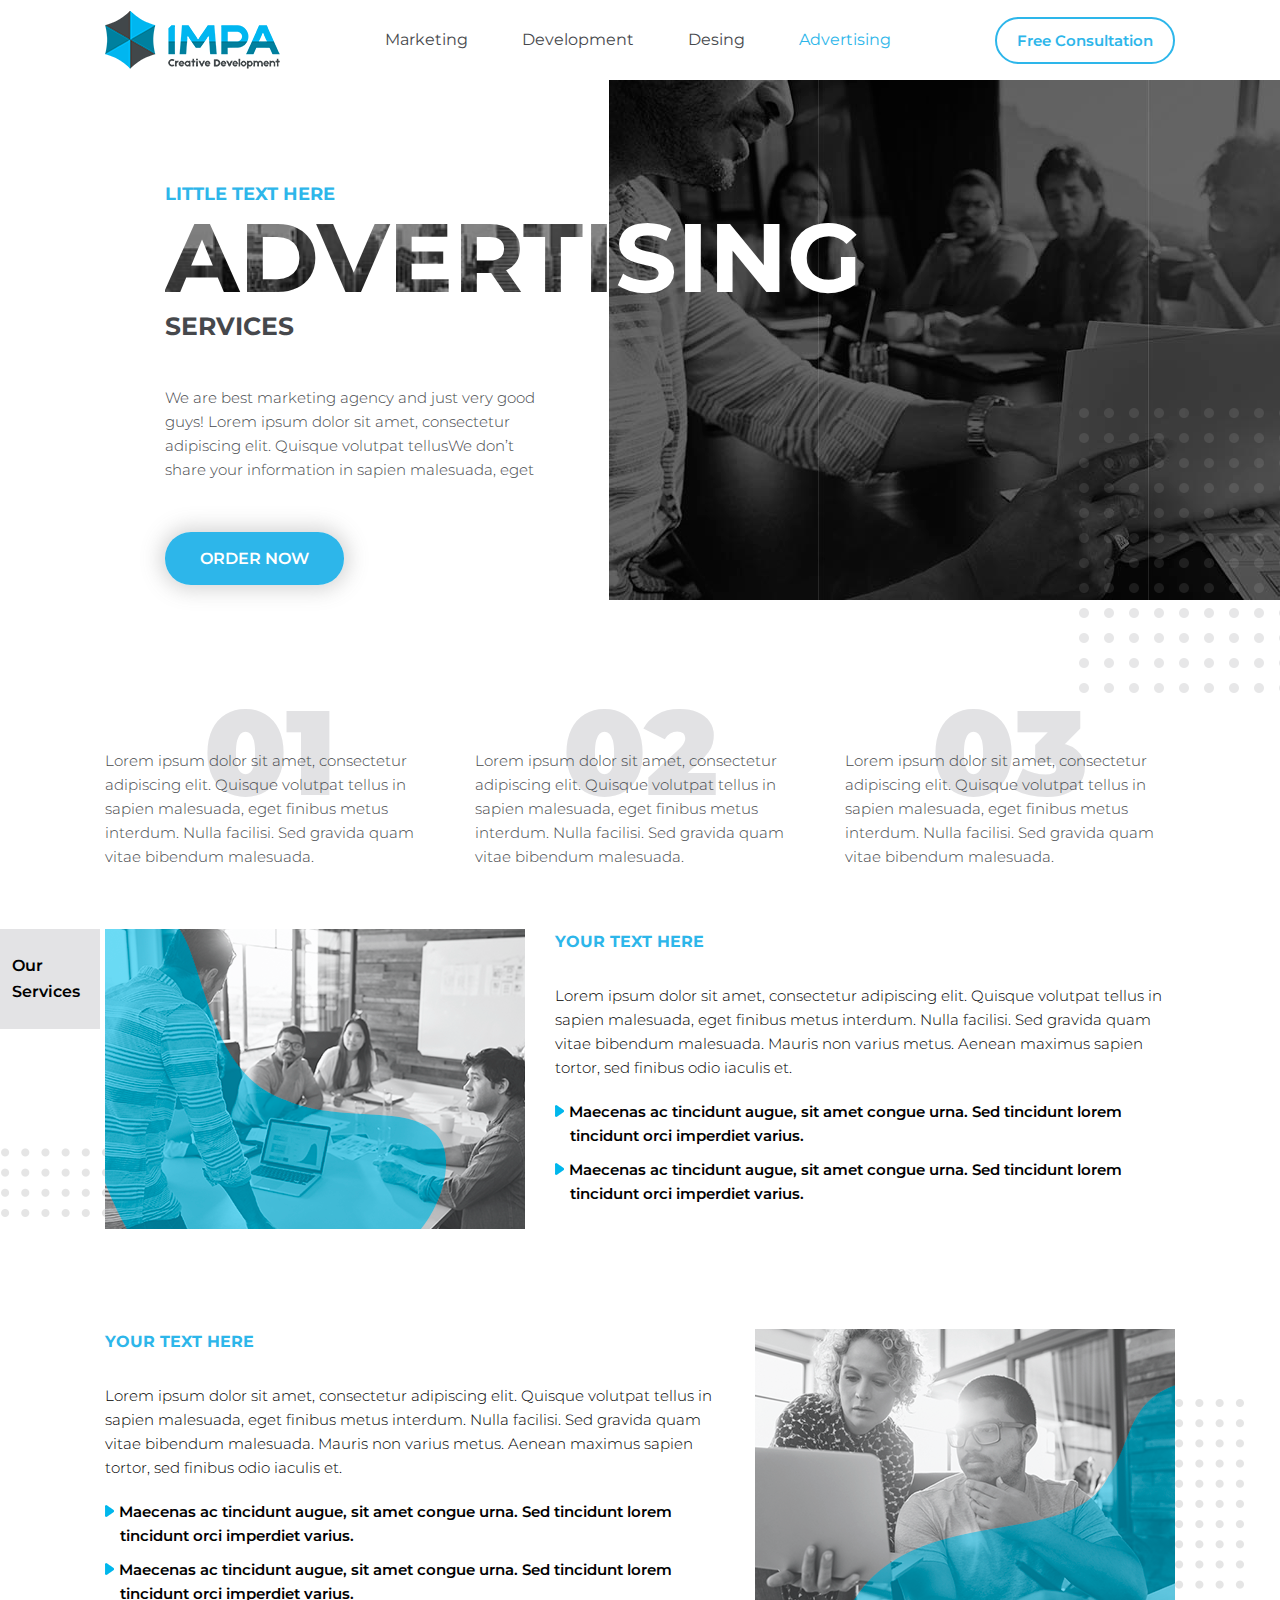
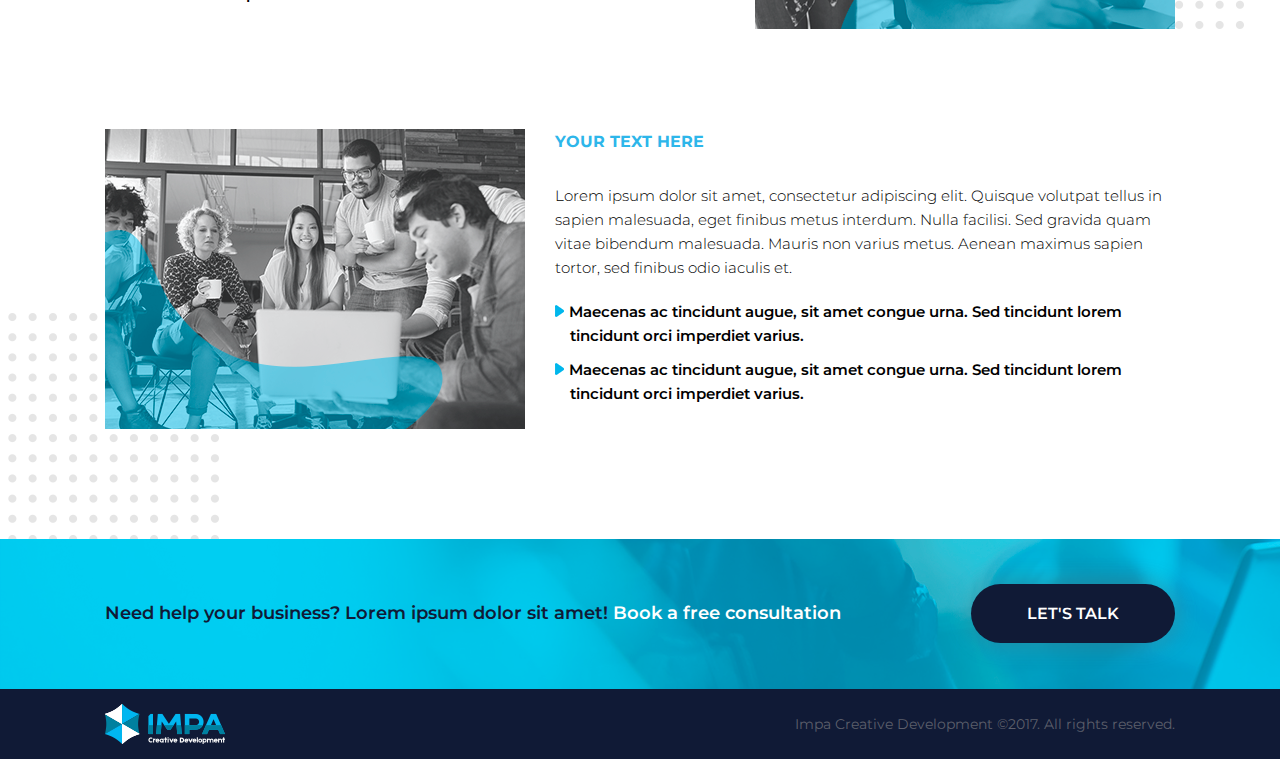
==== advertising.html @ 5feb732a "Добавлены все страницы, почти все попапы, нет адаптивки" ====
<!DOCTYPE html>
<html>

<head>

	<meta charset="utf-8">

	<title>IMPA - Advertising</title>
	<meta name="description" content="">

	<link rel="shortcut icon" href="img/favicon/favicon.ico" type="image/x-icon">
	<link rel="apple-touch-icon" href="img/favicon/apple-touch-icon.png">
	<link rel="apple-touch-icon" sizes="72x72" href="img/favicon/apple-touch-icon-72x72.png">
	<link rel="apple-touch-icon" sizes="114x114" href="img/favicon/apple-touch-icon-114x114.png">

	<meta http-equiv="X-UA-Compatible" content="IE=edge">
	<meta name="viewport" content="width=device-width, initial-scale=1, maximum-scale=1">

	<link href="https://fonts.googleapis.com/css?family=Montserrat:300,400,600,700" rel="stylesheet">
	<link rel="stylesheet" href="css/main.css">
	<link rel="stylesheet" href="css/media.css">

</head>

<body>

	<!-- Top Line -->
	<div id="top-line">
		<div class="container">
			<div class="top-line">
				
				<!-- Logo -->
				<div class="logo">
					<img src="img/Logo.png" alt="IMPA">
				</div>

				<!-- Nav -->
				<nav class="nav">
					<a href="index.html">Marketing</a>
					<a href="development.html">Development</a>
					<a href="design.html">Desing</a>
					<a class="active" href="advertising.html">Advertising</a>
				</nav>

				<!-- Free Consultation -->
				<div class="btn-free">
					<a href="#free">Free Consultation</a>
				</div>

			</div>
		</div>
	</div>

	<!-- First BLOCK -->
	<section id="home">
		<div class="container">
			<div class="home">

				<!-- H1-MAIN -->
				<div class="wrap-txt">
					<div class="h1-main">
						<p class="dop-txt">LITTLE TEXT HERE</p>
						<h1>ADVERTI<span>SING</span></h1>
						<p class="h1-under">Services</p>
					</div>

					<div class="home-txt">
						<p>We are best marketing agency and just very good guys! Lorem ipsum dolor sit amet, consectetur adipiscing elit. Quisque volutpat tellusWe don’t share your information in sapien malesuada, eget </p>
					</div>

					<div class="order">
						<a href="#free">ORDER NOW</a>
					</div>
				</div>

				<img src="img/advertising-bg.jpg" alt="">

			</div>
		</div>
	</section>

	<!-- 3 Blocks -->
	<section id="blocks">
		<div class="container">
			<div class="blocks">

				<!-- # -->
				<div class="blo">
					<span class="blo-n">01</span>
					<p>Lorem ipsum dolor sit amet, consectetur adipiscing elit. Quisque volutpat tellus in sapien malesuada, eget finibus metus interdum. Nulla facilisi. Sed gravida quam vitae bibendum malesuada.</p>
				</div>

				<!-- # -->
				<div class="blo">
					<span class="blo-n">02</span>
					<p>Lorem ipsum dolor sit amet, consectetur adipiscing elit. Quisque volutpat tellus in sapien malesuada, eget finibus metus interdum. Nulla facilisi. Sed gravida quam vitae bibendum malesuada.</p>
				</div>

				<!-- # -->
				<div class="blo">
					<span class="blo-n">03</span>
					<p>Lorem ipsum dolor sit amet, consectetur adipiscing elit. Quisque volutpat tellus in sapien malesuada, eget finibus metus interdum. Nulla facilisi. Sed gravida quam vitae bibendum malesuada.</p>
				</div>

			</div>
		</div>
	</section>

	<!-- SERVICES -->
	<section id="services">
		<div class="section-name"><p>Our Services</p></div>
		<div class="container">
			<div class="services">

				<!-- S1 -->
				<div class="service">
					<div class="img-serv">
						<img src="img/serv-1.png" alt="">
					</div>

					<div class="serv-text">
						<h3>YOUR TEXT HERE</h3>
						<p>Lorem ipsum dolor sit amet, consectetur adipiscing elit. Quisque volutpat tellus in sapien malesuada, eget finibus metus interdum. Nulla facilisi. Sed gravida quam vitae bibendum malesuada. Mauris non varius metus. Aenean maximus sapien tortor, sed finibus odio iaculis et. </p>

						<ul>
							<li>Maecenas ac tincidunt augue, sit amet congue urna. Sed tincidunt lorem tincidunt orci imperdiet varius.</li>
							<li>Maecenas ac tincidunt augue, sit amet congue urna. Sed tincidunt lorem tincidunt orci imperdiet varius.</li>
						</ul>
					</div>
				</div>

				<!-- S2 -->
				<div class="service">
					<div class="img-serv">
						<img src="img/serv-2.png" alt="">
					</div>

					<div class="serv-text">
						<h3>YOUR TEXT HERE</h3>
						<p>Lorem ipsum dolor sit amet, consectetur adipiscing elit. Quisque volutpat tellus in sapien malesuada, eget finibus metus interdum. Nulla facilisi. Sed gravida quam vitae bibendum malesuada. Mauris non varius metus. Aenean maximus sapien tortor, sed finibus odio iaculis et. </p>

						<ul>
							<li>Maecenas ac tincidunt augue, sit amet congue urna. Sed tincidunt lorem tincidunt orci imperdiet varius.</li>
							<li>Maecenas ac tincidunt augue, sit amet congue urna. Sed tincidunt lorem tincidunt orci imperdiet varius.</li>
						</ul>
					</div>
				</div>

				<!-- S3 -->
				<div class="service">
					<div class="img-serv">
						<img src="img/serv-3.png" alt="">
					</div>

					<div class="serv-text">
						<h3>YOUR TEXT HERE</h3>
						<p>Lorem ipsum dolor sit amet, consectetur adipiscing elit. Quisque volutpat tellus in sapien malesuada, eget finibus metus interdum. Nulla facilisi. Sed gravida quam vitae bibendum malesuada. Mauris non varius metus. Aenean maximus sapien tortor, sed finibus odio iaculis et. </p>

						<ul>
							<li>Maecenas ac tincidunt augue, sit amet congue urna. Sed tincidunt lorem tincidunt orci imperdiet varius.</li>
							<li>Maecenas ac tincidunt augue, sit amet congue urna. Sed tincidunt lorem tincidunt orci imperdiet varius.</li>
						</ul>
					</div>
				</div>

			</div>
		</div>
	</section>

	<section id="toaction">
		<div class="container">
			<div class="text">
				<p>Need help your business? Lorem ipsum dolor sit amet!</p><span> Book a free consultation</span>
			</div>
			<div class="btn-talk">
				<a href="#free">LET'S TALK</a>
			</div>
		</div>
	</section>

	<footer>
		<div class="container">
			<div class="logo-fo">
				<img src="img/Logo2.png" alt="IMPA Logo Footer">
			</div>
			<div class="copyrights">
				<p>Impa Creative Development ©2017. All rights reserved.</p>
			</div>
		</div>
	</footer>

	<div id="popup-form">
		<div class="overlay"></div>
		<div class="popup">
			<form id="form-2" name="form-2">
				<div id="back" class="part-1">
					<input type="hidden" name="formid" value="IMPALA.long.fo">
					<input type="hidden" name="location" value="Long Distance">
					<div class="close-button"></div>
					<div class="forms">
						<p>Get Free Consultation in 5 min!</p>
						<div class="x3">
							<div class="form-item">
								<span>Name:</span>
								<label for="name">
									<input type="text" name="name" id="name" placeholder="Enter Name" onfocus="if (this.placeholder == 'Enter Name') {this.placeholder = '';}" onblur="if (this.placeholder == '') {this.placeholder = 'Enter Name';}">
								</label>
							</div>
							<div class="form-item">
								<span>Email:</span>
								<label for="email">
									<input type="email" name="email" id="email" placeholder="Enter Email Address" required="" onfocus="if (this.placeholder == 'Enter Email Address') {this.placeholder = '';}" onblur="if (this.placeholder == '') {this.placeholder = 'Enter Email Address';}">
								</label>
							</div>
							<div class="form-item">
								<span>Phone Number:</span>
								<label for="phone">
									<input type="tel" name="phone" id="phone" placeholder="Enter Phone Number" required="" onfocus="if (this.placeholder == 'Enter Phone Number') {this.placeholder = '';}" onblur="if (this.placeholder == '') {this.placeholder = 'Enter Phone Number';}">
								</label>
							</div>
						</div>
						<div class="x1">
							<div class="form-item">
								<span>Additional Information:</span>
								<textarea id="descr" class="form-control" name="descr" placeholder="Information About Your Move (Recommended)" data-placement="top" data-trigger="manual" onfocus="if (this.placeholder == 'Information About Your Move (Recommended)') {this.placeholder = '';}" onblur="if (this.placeholder == '') {this.placeholder = 'Information About Your Move (Recommended)';}"></textarea>
							</div>
						</div>

						<div class="second">
							<input id="quote-ok" type="submit" value="GET FREE CONSULTATION">
							<span class="we-dont">We don't share your information</span>
						</div>

					</div>

				</div>
			</form>
		</div>
	</div>

	<div id="popup-thanks">
		<div class="overlay"></div>
		<div class="popup">
			<div class="close-button"></div>
			<div class="dots"></div>
			<img src="img/check.png">
				<p>Your application is accepted. Our managers will contact you.</p>
				<p class="thanks-text">THANKS</p>
			</div>
		</div>
	</div>


	<script src="libs/jquery/jquery-1.11.2.min.js"></script>
	<script src="js/common.js"></script>
	
</body>
</html>
---- css/main.css ----
*::-webkit-input-placeholder {
	color: #666;
	opacity: 1;
}
*:-moz-placeholder {
	color: #666;
	opacity: 1;
}
*::-moz-placeholder {
	color: #666;
	opacity: 1;
}
*:-ms-input-placeholder {
	color: #666;
	opacity: 1;
}
*{
	margin: 0;
	padding: 0;
}
img{
	display: block;
}
a{
	text-decoration: none;
}

body input:focus:required:invalid,
body textarea:focus:required:invalid {
	
}
body input:required:valid,
body textarea:required:valid {
	
}

.container{
	max-width: 1070px;
	padding: 0 10px;
	margin: 0 auto;
}

body {
	font-size: 16px;
	min-width: 320px;
	position: relative;
	line-height: 1.6;
	font-family: 'Montserrat', sans-serif;
	overflow-x: hidden;
}

.home img{
	position: absolute;
	top: 0;
	z-index: -1;
	left: 504px;
}
#home{
	position: relative;
}
#home .container{
	position: relative;
}
#home .container:after{
	content: '';
	background-image: url("../img/dots.png");
	width: 285px;
	height: 285px;
	position: absolute;
	right: -179px;
	bottom: -107px;
}
.home{
	padding-left: 60px;
	position: relative;
}
.top-line{
	display: flex;
	align-items: center;
	justify-content: space-between;
	padding: 11px 0;
}
nav a{
	color: #46484c;
	font-size: 16px;
	margin: 0 25px;
}
nav a.active,
nav a:hover{
	color: #2db6ea;
}
.btn-free a{
	color: #2db6ea;
	font-size: 15px;
	font-weight: 600;
	border: 2px solid #2db6ea;
	border-radius: 26px;
	padding: 12px 20px;
	line-height: 47px;
	transition: 0.3s;
}
.btn-free a:hover{
	color: #fff;
	background: #2db6ea;
	transition: 0.3s;
}
.dop-txt{
	color: #2db6ea;
	font-size: 18px;
	font-weight: bold;
	text-transform: uppercase;
}
h1{
	color: #46484c;
	font-size: 97px;
	font-weight: 700;
	line-height: 1;
	display: inline-block;
	background: url('../img/h1.jpg') no-repeat center center;
	background-size: cover;
	-webkit-background-clip: text;
	-webkit-text-fill-color: transparent;
}
h1 span{
	display: inline-block;
	background: #fff;
	background-size: cover;
	-webkit-background-clip: text;
	-webkit-text-fill-color: transparent;
}
.h1-under{
	color: #46484c;
	font-size: 25px;
	text-transform: uppercase;
	font-weight: bold;
}
.home-txt{
	color: #46484c;
	font-weight: 300;
	font-size: 15px;
	max-width: 390px;
}
.home .order{
	margin-bottom: 13px;
}
.order a,.btn-talk a,#quote-ok{
	color: #fff;
	font-size: 16px;
	font-weight: 600;
	background: #2db6ea;
	text-transform: uppercase;
	transition: 0.3s;
	line-height: 54px;
	padding: 17px 35px;
	border-radius: 26px;
	box-shadow: 0 0 20px 5px rgba(102, 102, 102, 0.27);
}
#quote-ok {
	padding: 0 36px;
	border: 0;
}
.order a:hover,#quote-ok:hover{
	background: #1a2038;
}
.wrap-txt{
	padding-top: 100px;
}
.home-txt{
	padding-top: 40px;
	padding-bottom: 50px;
}
.blocks{
	display: flex;
	align-items: flex-start;
	justify-content: space-between;
}
.blo{
	max-width: 330px;
	position: relative;
}
.blo p{
	color: #46484c;
	font-size: 15px;
	font-weight: 300;
}
.blo-n{
	font-size: 120px;
	font-weight: 900;
	text-align: center;
	color: #e2e2e4;
	position: absolute;
	left: 0;
	right: 0;
	top: -57px;
	line-height: 1;
	z-index: -1;
}
#blocks{
	padding-top: 150px;
	padding-bottom: 60px;
}
#services {
	padding-bottom: 10px;
	position: relative;
}
.service {
	display: flex;
	padding-bottom: 100px;
	font-size:15px
}
.service h3 {
	font-size: 16px;
	color:#2db6ea;
	padding-bottom: 10px;
}
.service p {
	font-weight: 300;
	padding: 20px 0;
}
.service li {
	font-weight:600;
	padding-bottom: 10px;
	margin-left: 15px;
	list-style-type: none;
}
.service li:before {
	content: url("../img/triangle.png");
	padding-right: 5px;
	margin-left: -15px;
}
.service:nth-child(2) {
	flex-direction: row-reverse;
}
.img-serv {
	padding-right: 30px;
	position: relative;
}
.service:nth-child(1) .img-serv:before {
	content: url("../img/dots2.png");
	position: absolute;
	left: -225px;
	bottom: 5px;
	z-index: -1;
}
.service:nth-child(2) .img-serv {
	padding-right: 0;
	padding-left: 30px;
}
.service:nth-child(2) .img-serv:after {
	content: url("../img/dots3.png");
	position: absolute;
	right: -69px;
	bottom: -7px;
	z-index: -1;
}
.service:nth-child(3) .img-serv:before {
	content: url("../img/dots4.png");
	position: absolute;
	left: -117px;
	bottom: -121px;
	z-index: -1;
}
#toaction {
	height: 150px;
	background: url("../img/quotepic.png");
	background-size: cover;
}
#toaction .container,footer .container {
	display: flex;
	justify-content: space-between;
	align-items: center;
}
footer {
	height: 70px;
	background-color: #101A36;
	font-size: 14px;
}
.copyrights {
	color:#5c5f6b
}
#toaction .container, footer .container {
	height: 100%;
}
.text {
	font-size: 18px;
	font-weight: 600;
}
.text p {
	display: inline;
	color:#101A36
}
.text span {
	color:#FFF;
}

.btn-talk a{
	color: #fff;
	background: #101A36;
	padding: 20px 56px;
	border-radius: 50px;
}
.btn-talk a:hover{
	background: #2DB6EA;
}

#popup-form,#popup-thanks {
	position: fixed;
	background-attachment: scroll;
	height: 100vh;
	width: 100%;
	top: 0px;
	left: 0px;
	right: 0px;
	z-index: 101;
	display: none;
}
#popup-form .popup,#popup-thanks .popup {
	border-radius: 10px;
	background: #E5E5E6;
	width: 90%;
	max-width: 670px;
	position: relative;
	top: 10vh;
	margin: 0 auto;
	padding: 34px 30px 30px;
}
#popup-thanks .popup {
	top: 30vh;
	text-align: center;
	padding: 54px 30px 80px;
	font-weight: 600;
	overflow: hidden;
}
#popup-thanks .popup img{
	margin: 0 auto;
	padding-bottom: 30px;
}
#popup-form .x3 {
	display: flex;
	justify-content: space-between;
}
#popup-form .x3:before {
	content: url(../img/dots5.png);
	position: absolute;
	left: -17px;
	top: -80px;
	opacity: 0.5;
}
#popup-form .x1:after {
	content: url(../img/dots6.png);
	position: absolute;
	right: -35px;
	bottom: -111px;
	opacity: 0.5;

}
#popup-form .x1,#popup-form .x3 {
	width: 98%;
	position: relative;
}
#popup-form .x3 .form-item {
	width: 30%;
}
#popup-form .form-item input, #popup-form .form-item textarea {
	border-radius: 5px;
	border: 0;
	width: 100%;
	font-weight:600;
}
.form-item input {
	height: 50px;
}
#descr {
	z-index: 1;
}
.form-item input::placeholder, .form-item textarea::placeholder{
	color: #aaadb3;
	font-weight:500;
}
.form-item textarea,.form-item input {
	padding-left: 15px;
	font-family: 'Montserrat', sans-serif;
	font-size: 16px;
	margin-bottom: 30px;
	margin-top: 10px;
}
.form-item textarea {
	padding-top: 15px;
	resize: none;
	height: 75px;
	color: #46484c;
}
.form-item span {
	font-size: 15px;
	color: #aaadb3;
}
.x1 .form-item {
	display: flex;
	flex-direction: column;
}
#popup-form p {
	text-align: center;
	font-size: 18px;
	font-weight: 600;
	color: #46484c;
	margin-bottom: 30px;
}
.overlay {
	opacity: 0.8;
	background: #252536;
	height: 100vh;
	width: 100%;
	position: absolute;
	transition: 1s;
}
.second {
	display: flex;
	flex-direction: column;
	align-items: center;
}
.we-dont {
	font-size:14px;
	color: #a2a2a2;
	opacity: 0.7;
	padding-top: 10px;
}
.close-button {
	background: url(../img/cancel.png);
	width: 16px;
	height: 16px;
	background-size: cover;
	cursor: pointer;
	position: absolute;
	right: 26px;
	top: 13px;
}
#popup-thanks .dots {
	position: relative;
}
#popup-thanks .dots:before {
	content: url(../img/dots5.png);
	position: absolute;
	left: -17px;
	top: -44px;
	opacity: 0.5;
}
#popup-thanks .dots:after {
	content: url(../img/dots2.png);
	position: absolute;
	right: -7px;
	bottom: -162px;
	opacity: 0.5;
}
.thanks-text {
	position: absolute;
	color: #DFDFE0;
	left: 0;
	top: 95px;
	font-size: 110px;
}
.section-name {
	height: 100px;
	width: 88px;
	background: #E3E3E5;
	position: absolute;
	font-weight: 600;
	display: flex;
	align-items: center;
}
.section-name {
	padding-left: 12px;
}
#development .h1-main h1 {
	font-size: 91px;
}
#marketing .h1-main h1 {
	font-size: 99px;
}
#our-works {
	padding: 50px 0 100px;
}
#our-works .work{
	height: 310px;
	width: 100%;
	background-size: cover;
	padding: 20px 30px;
	display: flex;
	align-items: flex-end;
	font-weight: 600;
}
#our-works .work:hover {
	box-shadow: 0 0 0 200px rgba(45, 182, 234, 0.8) inset;
	color: #fff;
}
#our-works .work:hover .order {
	display: block;
}
#our-works .work .work-description{
	transition: 0.3s;
}
#our-works .work:hover .divider{
	border-color: #fff;
}
#our-works .work h4{
	font-size: 15px;
	font-weight: 300;
}
#our-works .work .divider {
	border: 2px solid;
	width: 30px;
	color: #2db6ea;
	margin-bottom: 20px;
}
#our-works .works-row {
	display: flex;
}
#work1 {
	background-image: url("../img/portfolio-1.jpg");
}
#work2 {
	background-image: url("../img/portfolio-2.jpg");
}
#work3 {
	background-image: url("../img/portfolio-3.jpg");
}
#work4 {
	background-image: url("../img/portfolio-4.jpg");
}
#work5 {
	background-image: url("../img/portfolio-5.jpg");
}
#work6 {
	background-image: url("../img/portfolio-6.jpg");
}
#our-works .order {
	margin-top: 10px;
	display: none;
}
#our-works .order a {
	padding: 13px 21px;
	box-shadow: none;
	font-size: 15px;
	font-weight: 300;
	text-transform: none;
	border: 2px solid #30D0F2;
	background: transparent;
}
#our-works .order a:hover {
	background: rgba(26, 32, 56, 0.7);
	border-color: transparent;
}
#our-successes {
	padding: 50px 0 100px;
}
#our-successes .success {
	height: 310px;
	width: 50%;
	background-size: cover;
	padding: 30px;
	display: flex;
	flex-direction: column;
	justify-content: space-between;
	color: #fff;
	font-size: 16px;
}
#our-successes .success p span{
	font-size: 26px;
	font-weight: 600;
}
#our-successes .success a {
	color: #fff;
	font-size: 20px;
	font-weight: 600;
	transition:0.5s;
}
#our-successes .success a:hover {
	color:#5C6274;
}
#our-successes .order a:hover {
	color:#fff;
}
#our-successes .success-description .order a {
	padding: 11px 18px;
	box-shadow: none;
	font-size: 15px;
	font-weight: 400;
	text-transform: none;
	border: 2px solid #644f51;
	background: transparent;
}
#our-successes .success-description .order a:hover {
	background: #5C6274;
	border-color: transparent;
}
.success-description p {
	line-height: 3.5;
}
.success-description .details p {
	display: flex;
	flex-direction: column;
	line-height: 1.5;
}
.success-description .details {
	display: flex;
	justify-content: space-between;
	align-items: flex-end;
}
#our-successes .successes-row, #our-reviews .reviews-row{
	display: flex;
}
#success1 {
	background-image: url("../img/success-1.jpg");
	margin-right: 30px;
}
#success2 {
	background-image: url("../img/success-2.jpg");
}
#our-reviews {
	padding-bottom: 100px;
}
.sitename:after {
	content: url("../img/foreign.png");
	padding-left: 10px;
}
---- css/media.css ----
/*==========  Desktop First Method  ==========*/

/* Large Devices, Wide Screens */
@media only screen and (max-width : 1200px) {

}

/* Medium Devices, Desktops */
@media only screen and (max-width : 992px) {

}

/* Small Devices, Tablets */
@media only screen and (max-width : 768px) {
	
	/*Disable Animation on Mobile Devices*/
	.animated {
		/*CSS transitions*/
		-o-transition-property: none !important;
		-moz-transition-property: none !important;
		-ms-transition-property: none !important;
		-webkit-transition-property: none !important;
		transition-property: none !important;
		/*CSS transforms*/
		-o-transform: none !important;
		-moz-transform: none !important;
		-ms-transform: none !important;
		-webkit-transform: none !important;
		transform: none !important;
		/*CSS animations*/
		-webkit-animation: none !important;
		-moz-animation: none !important;
		-o-animation: none !important;
		-ms-animation: none !important;
		animation: none !important;
	}

}

/* Extra Small Devices, Phones */
@media only screen and (max-width : 480px) {

}

/* Custom, iPhone Retina */
@media only screen and (max-width : 320px) {

}


/*==========  Mobile First Method  ==========*/

/* Custom, iPhone Retina */
@media only screen and (min-width : 320px) {

}

/* Extra Small Devices, Phones */
@media only screen and (min-width : 480px) {

}

/* Small Devices, Tablets */
@media only screen and (min-width : 768px) {

}

/* Medium Devices, Desktops */
@media only screen and (min-width : 992px) {

}

/* Large Devices, Wide Screens */
@media only screen and (min-width : 1200px) {

}
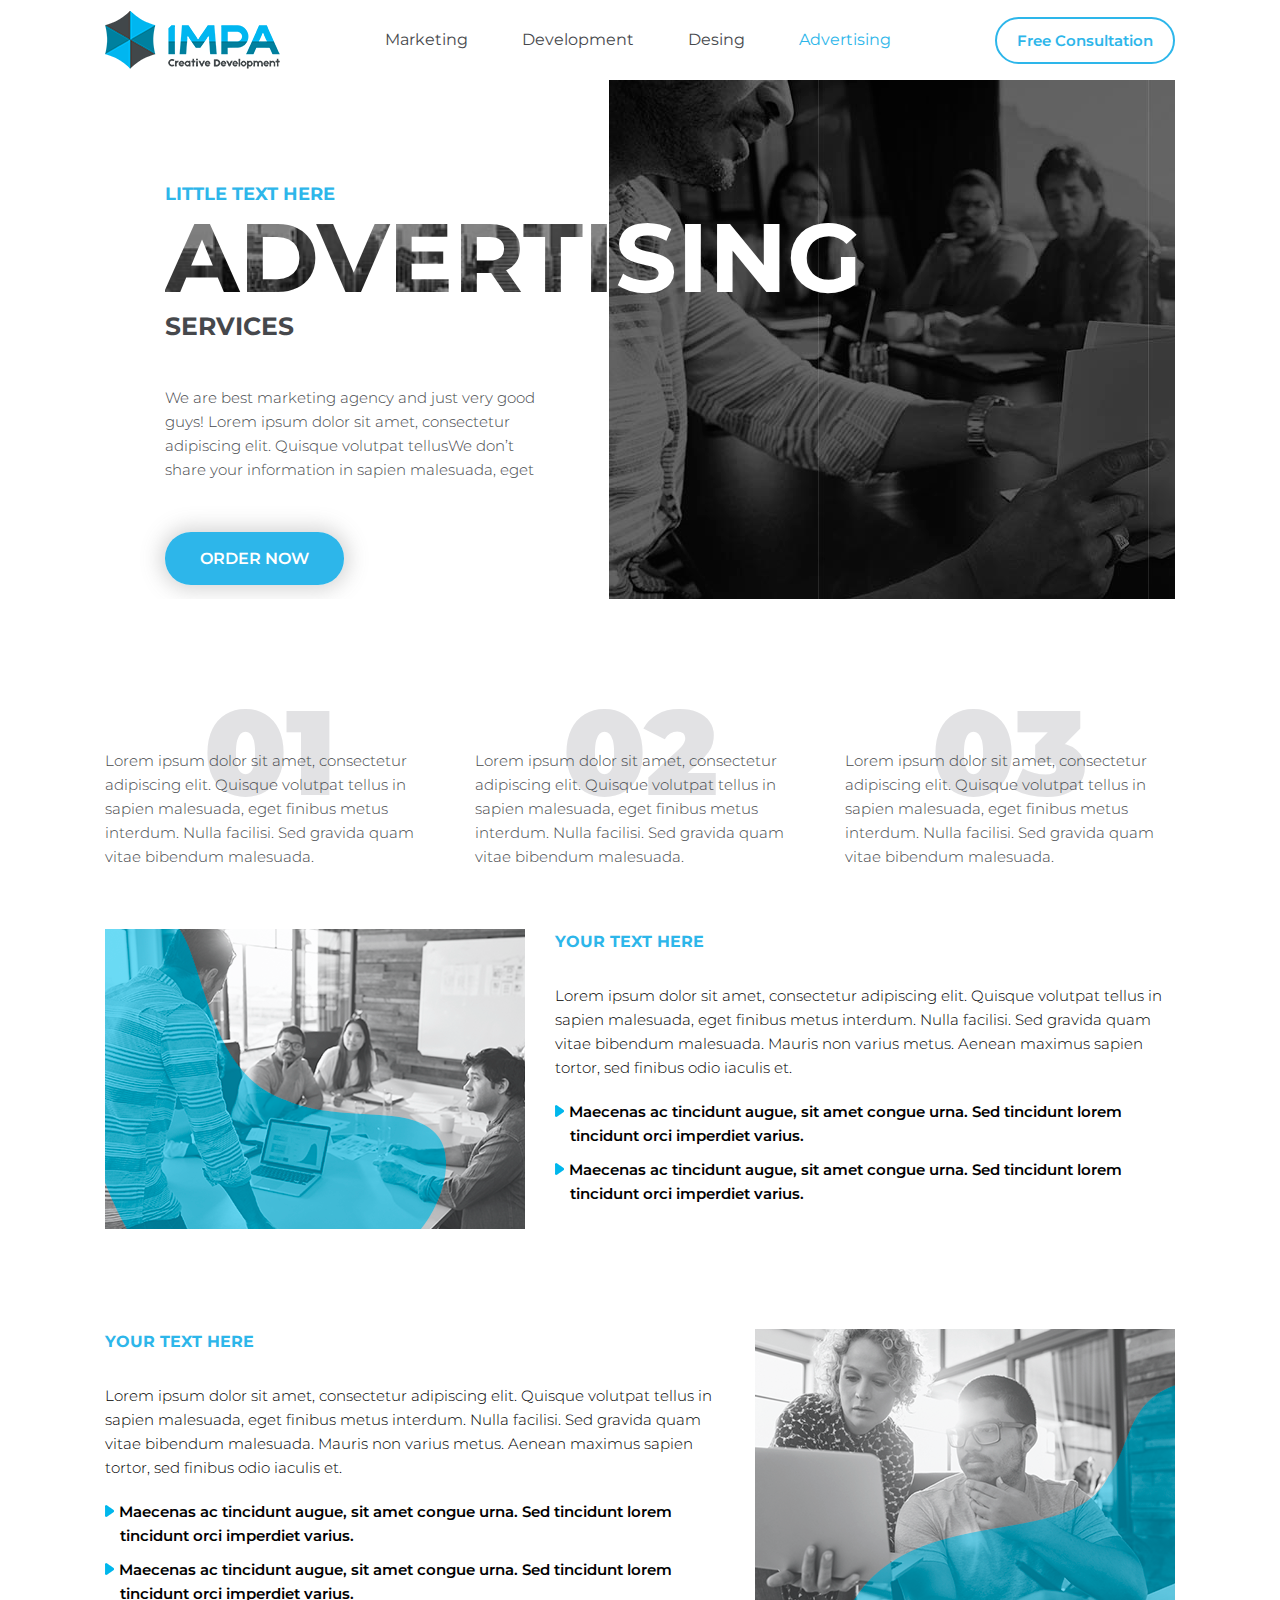
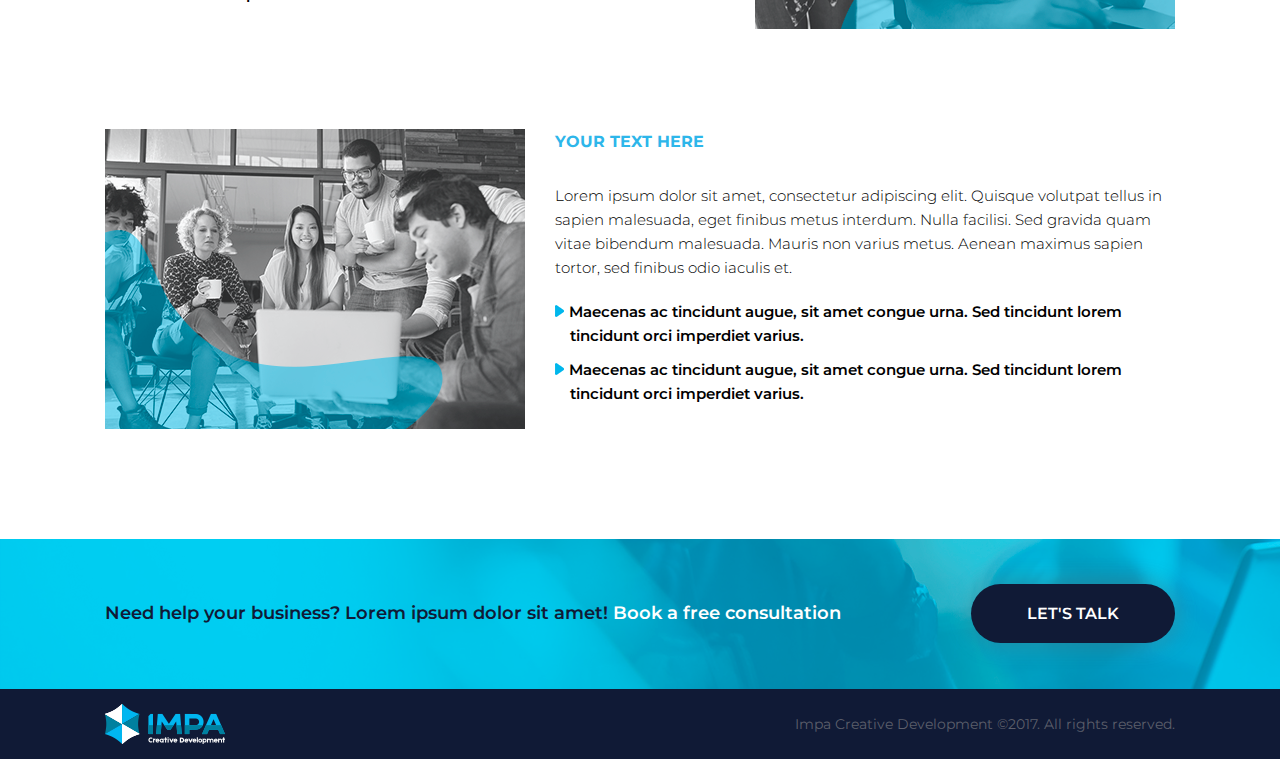
==== commit 077ed28d: "Добавлена адаптивка" ====
--- a/advertising.html
+++ b/advertising.html
@@ -19,10 +19,12 @@
 	<link href="https://fonts.googleapis.com/css?family=Montserrat:300,400,600,700" rel="stylesheet">
 	<link rel="stylesheet" href="css/main.css">
 	<link rel="stylesheet" href="css/media.css">
+	<link rel="stylesheet" type="text/css" href="libs/slick/slick-theme.css">
+	<link rel="stylesheet" type="text/css" href="libs/slick/slick.css">
 
 </head>
 
-<body>
+<body id="advertising">
 
 	<!-- Top Line -->
 	<div id="top-line">
@@ -46,6 +48,7 @@
 				<div class="btn-free">
 					<a href="#free">Free Consultation</a>
 				</div>
+				<div class="nav-btn" id="navigation"></div>
 
 			</div>
 		</div>
@@ -252,6 +255,7 @@
 
 
 	<script src="libs/jquery/jquery-1.11.2.min.js"></script>
+	<script type="text/javascript" src="libs/slick/slick.min.js"></script>
 	<script src="js/common.js"></script>
 	
 </body>
--- a/css/main.css
+++ b/css/main.css
@@ -57,6 +57,7 @@
 }
 #home{
 	position: relative;
+	padding-top: 80px;
 }
 #home .container{
 	position: relative;
@@ -303,7 +304,7 @@
 	background: #2DB6EA;
 }
 
-#popup-form,#popup-thanks {
+#popup-form,#popup-thanks,#popup-sucdetails {
 	position: fixed;
 	background-attachment: scroll;
 	height: 100vh;
@@ -314,11 +315,11 @@
 	z-index: 101;
 	display: none;
 }
-#popup-form .popup,#popup-thanks .popup {
+#popup-form .popup,#popup-thanks .popup,#popup-sucdetails .popup {
 	border-radius: 10px;
 	background: #E5E5E6;
-	width: 90%;
-	max-width: 670px;
+	width: 85%;
+	max-width: 870px;
 	position: relative;
 	top: 10vh;
 	margin: 0 auto;
@@ -618,7 +619,122 @@
 #our-reviews {
 	padding-bottom: 100px;
 }
+#our-reviews .review.centre {
+	padding: 0 30px;
+}
+#our-reviews .review {
+	min-height: 230px;
+	display: flex;
+	flex-direction: column;
+	align-items: baseline;
+	justify-content: space-between;
+}
+#our-reviews .review p {
+	font-size: 15px;
+	font-weight: 300;
+}
+.sitename {
+	color: #333333;
+	font-size: 16px;
+	font-weight: 600;
+	transition: 0.5s;
+}
+.sitename:hover {
+	color: #2DB6EA;
+}
 .sitename:after {
 	content: url("../img/foreign.png");
 	padding-left: 10px;
+}
+#popup-sucdetails .sitename:after {
+	content: url("../img/foreign-blue.png");
+	padding-left: 10px;
+}
+.before-after {
+	display: flex;
+	font-size: 14px;
+}
+.before-after div {
+	width: 50%;
+}
+.before-after div:first-child {
+	padding-right: 30px;
+}
+#popup-sucdetails .popup {
+	top:5vh;
+}
+#popup-sucdetails .popup .order {
+	text-align: center;
+	padding: 50px 0;
+}
+#popup-sucdetails .sucdetails {
+	font-size:15px;
+	font-weight: 300;
+}
+#popup-sucdetails .sucdetails p {
+	padding: 30px 0 0;
+}
+#popup-sucdetails li {
+	list-style: none;
+}
+#popup-sucdetails li:before {
+	content: '•';
+	line-height: 0;
+	color: #33ccff;
+	font-size: 24px;
+	padding-right: 5px;
+}
+.graph {
+	font-size: 14px;
+	color:#999999;
+	text-align: center;
+}
+.graph img{
+	padding-top: 30px;
+	margin: 0 auto;
+}
+.nav-btn {
+	display: none;
+	background-image: url('../img/nav-btn.svg');
+	background-repeat: no-repeat;
+	background-size: cover;
+	width: 30px;
+	height: 30px;
+}
+
+.top-line.open .nav-btn {
+	background-image: url('../img/close.svg');
+}
+#top-line {
+	position: fixed;
+	left: 0;
+	right: 0;
+	background: #fff;
+	z-index: 2;
+}
+.sucdetails {
+	overflow-y: scroll;
+	height: 80vh;
+}
+.sucdetails::-webkit-scrollbar {
+	width: 10px;
+}
+.sucdetails::-webkit-scrollbar-track {
+	background-color: #E5E5E6;
+} /* the new scrollbar will have a flat appearance with the set background color */
+
+.sucdetails::-webkit-scrollbar-thumb {
+	background-color: rgba(0, 0, 0, 0.1);
+} /* this will style the thumb, ignoring the track */
+
+.sucdetails::-webkit-scrollbar-button {
+	background-color: transparent;
+} /* optionally, you can style the top and the bottom buttons (left and right for horizontal bars) */
+
+.sucdetails::-webkit-scrollbar-corner {
+	background-color: transparent;
+}
+.graph img {
+	max-width: 625px;
+	width: 100%;
 }--- a/css/media.css
+++ b/css/media.css
@@ -1,13 +1,139 @@
 /*==========  Desktop First Method  ==========*/
 
 /* Large Devices, Wide Screens */
+@media only screen and (max-width : 1468px) {
+	#home .container:after,.service:nth-child(2) .img-serv:after,.service:nth-child(1) .img-serv:before,.service:nth-child(3) .img-serv:before {
+		content: none;
+	}
+	.section-name {
+		display: none;
+	}
+	.home {
+		overflow: hidden;
+	}
+}
 @media only screen and (max-width : 1200px) {
+
+	#home .container{
+		padding-right: 0;
+		margin-right: 0;
+	}
 
 }
 
 /* Medium Devices, Desktops */
 @media only screen and (max-width : 992px) {
-
+	#toaction .text span{
+		display: block;
+		text-align: center;
+	}
+	#services .service {
+		flex-direction: column;
+		padding-bottom: 50px;
+	}
+	#services .service img{
+		margin: 0 auto;
+		width: 75%;
+	}
+	.service .serv-text h3{
+		text-align: center;
+		padding: 20px 0 0;
+	}
+	#our-reviews .review {
+		min-height: 250px;
+	}
+	#toaction .container, footer .container {
+		justify-content: space-around;
+	}
+	#our-successes .successes-row {
+		flex-direction: column;
+	}
+	#success1 {
+		margin-right: 0px;
+		margin-bottom: 30px;
+	}
+	#our-successes .success {
+		width: 75%;
+		margin: 0 auto 20px;
+	}
+	#our-successes {
+		padding: 0 0 50px;
+	}
+	.img-serv {
+		padding: 0;
+	}
+	.service:nth-child(2) .img-serv {
+		padding-left: 0;
+	}
+	.blo-n {
+		font-size: 90px;
+		position: relative;
+		top: 0;
+	}
+	.blo p {
+		font-size: 14px;
+	}
+	.logo,.btn-free,.nav-btn {
+		z-index: 2;
+	}
+	.nav {
+		display: none;
+		flex-direction: column;
+		position: absolute;
+		left: 0;
+		right: 0;
+		align-items: center;
+		top: 0px;
+		background: #101a36;
+		z-index: 1;
+		padding-top: 80px;
+	}
+	.nav a {
+		color: #fff;
+		padding: 10px;
+	}
+	.nav-btn {
+		display: block;
+	}
+	.logo {
+		width: 60%;
+	}
+	#toaction .text {
+		font-size: 14px;
+	}
+	.order a, .btn-talk a, #quote-ok {
+		font-size: 14px;
+	}
+	.btn-talk a {
+		padding: 18px 45px;
+	}
+	#our-reviews .review p {
+		font-size: 14px;
+	}
+	.nav a {
+		display: block;
+		text-align: center;
+	}
+	#our-reviews .reviews-row,.blocks{
+		display: block;
+		width: 75%;
+		margin: 0 auto;
+	}
+	.blo{
+		max-width: initial;
+		position: initial;
+		padding-bottom: 20px;
+	}
+	#our-reviews .review {
+		min-height: 150px;
+		padding-bottom: 20px;
+	}
+	#our-reviews .review.centre {
+		padding: initial;
+	}
+	#blocks {
+		padding: 50px 0;
+	}
 }
 
 /* Small Devices, Tablets */
@@ -34,12 +160,148 @@
 		-ms-animation: none !important;
 		animation: none !important;
 	}
-
+	.home img {
+		left: 0;
+	}
+	#home h1, #home .home-txt,#home .h1-under {
+		color: #fff;
+		background: none;
+		-webkit-text-fill-color: inherit;
+	}
+	#home .container {
+		padding-left: 0;
+		margin-left: 0;
+	}
+	#home .h1-main h1 {
+		font-size: 80px;
+	}
+	#development .h1-main h1,#advertising .h1-main h1 {
+		font-size: 62px;
+	}
+	.home .order {
+		margin-bottom: 20px;
+	}
+	.logo {
+		width: 50%;
+	}
+	#our-reviews .review p {
+		font-size: 13px;
+	}
+	.before-after {
+		flex-direction: column;
+	}
+	.before-after div {
+		width: 100%;
+	}
+	.before-after div:first-child {
+		padding-right: 0px;
+	}
+	#toaction .container {
+		flex-direction: column;
+	}
+	#popup-form .x3 {
+		flex-direction: column;
+	}
+	#popup-form .x3 .form-item {
+		width: 100%;
+	}
+	.form-item input {
+		margin-bottom: 10px;
+	}
+}
+
+@media only screen and (max-width : 565px) {
+	#home .h1-main h1 {
+		font-size: 65px;
+	}
+	#development .h1-main h1,#advertising .h1-main h1 {
+		font-size: 53px;
+	}
+	#services .service img {
+		width: 100%;
+	}
+	.logo {
+		width: 40%;
+	}
+	.home-txt {
+		font-size: 14px;
+	}
+	footer {
+		font-size: 11px;
+		height: 90px;
+	}
+	footer .container {
+		flex-direction: column;
+	}
+	#our-successes .success p span {
+		font-size: 20px;
+	}
+	#popup-sucdetails .sucdetails,.before-after {
+		font-size: 13px;
+	}
+	.copyrights {
+		padding: 10px 0;
+	}
+	.home {
+		padding: 0 30px;
+	}
+	#home .order {
+		text-align: center;
+	}
 }
 
 /* Extra Small Devices, Phones */
 @media only screen and (max-width : 480px) {
-
+	#home .h1-main h1 {
+		font-size: 48px;
+	}
+	.h1-under {
+		font-size: 20px;
+	}
+	.order {
+		margin: 10px auto 0;
+	}
+	.success {
+		text-align: center;
+	}
+	.details {
+		flex-wrap: wrap;
+	}
+	.details p {
+		width: 33%;
+
+	}
+	#popup-sucdetails .popup .order {
+		padding: 30px 0;
+	}
+	#popup-sucdetails .order a {
+		padding: 17px 18px;
+		font-size: 13px;
+	}
+	#popup-form .popup, #popup-thanks .popup, #popup-sucdetails .popup {
+		width: 75%;
+	}
+	#popup-form p {
+		font-size: 15px;
+	}
+	.form-item span,.form-item textarea,.form-item input {
+		font-size: 14px;
+	}
+	.btn-free {
+		display: none;
+	}
+	#home .h1-main h1 {
+		font-size: 40px;
+	}
+	#development .h1-main h1,#advertising .h1-main h1 {
+		font-size: 35px;
+	}
+	.home {
+		padding: 0 20px;
+	}
+	#our-successes .success p span {
+		font-size: 18px;
+	}
 }
 
 /* Custom, iPhone Retina */
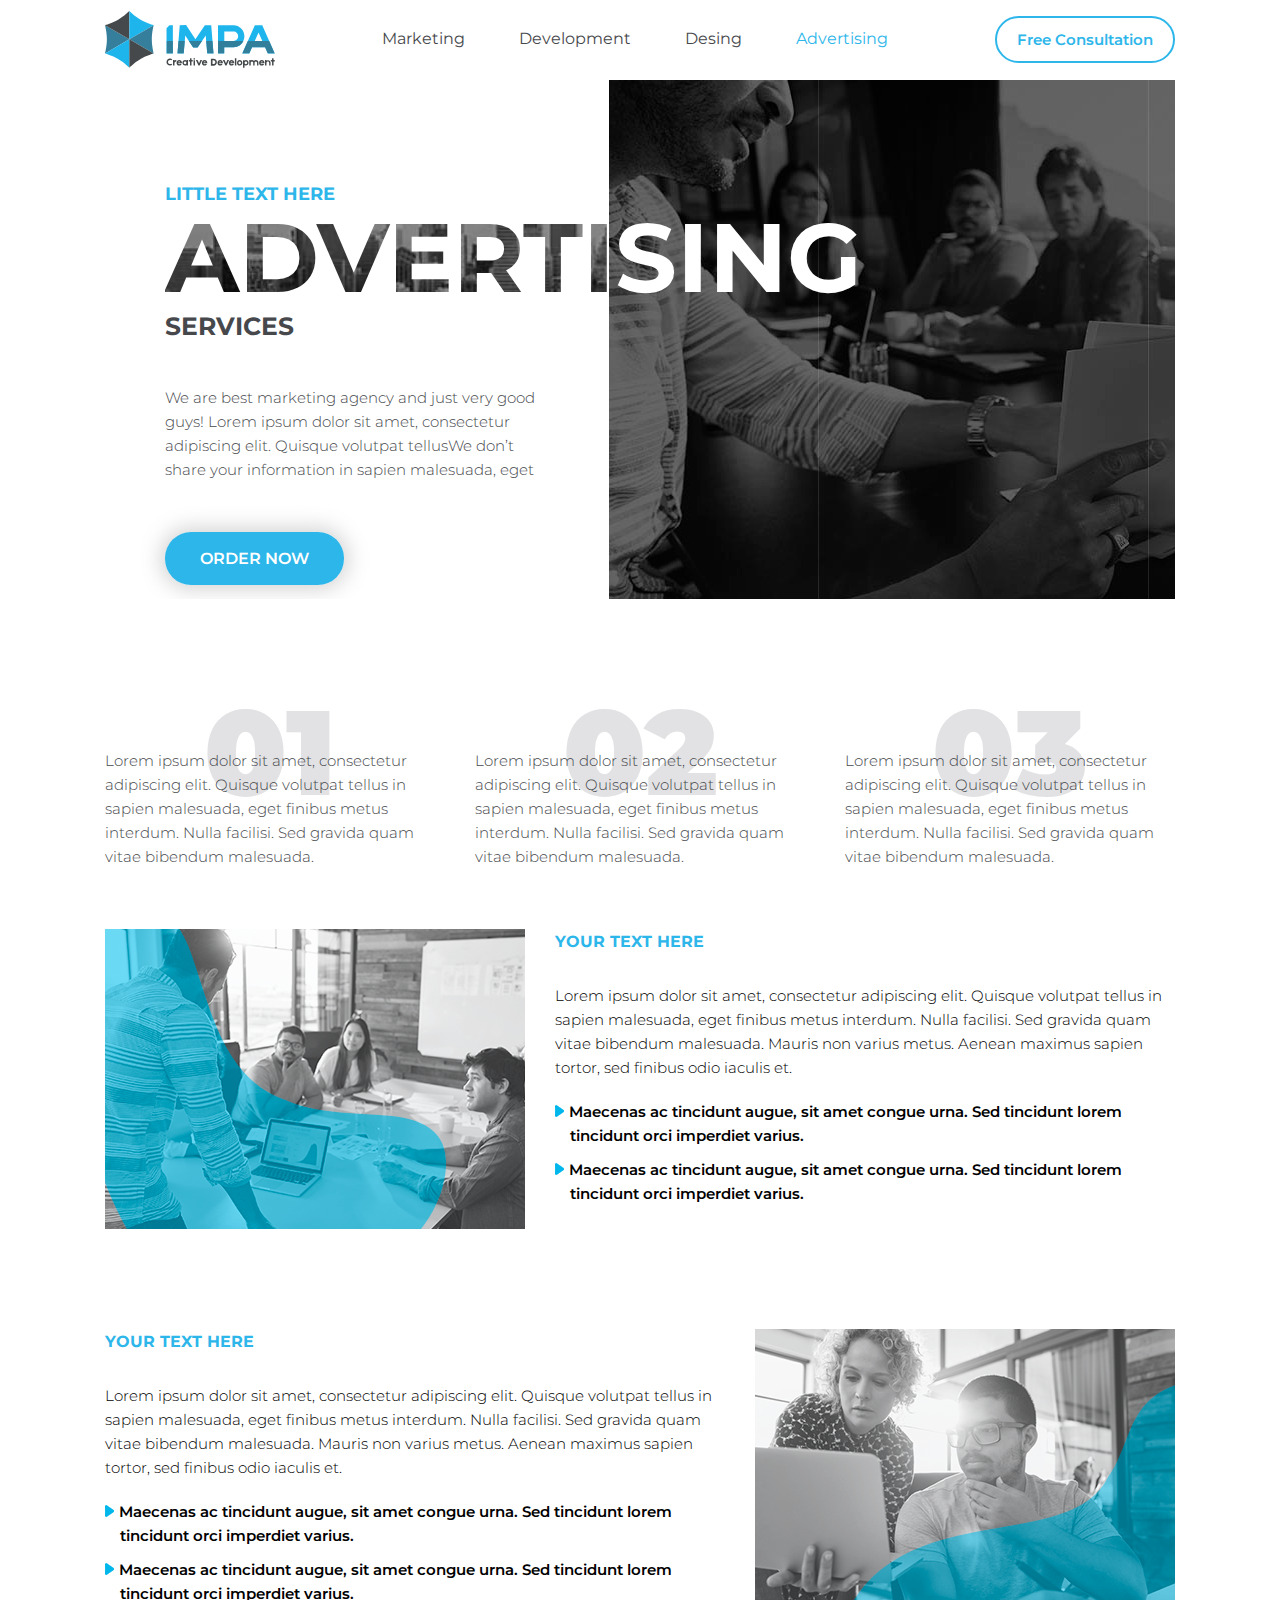
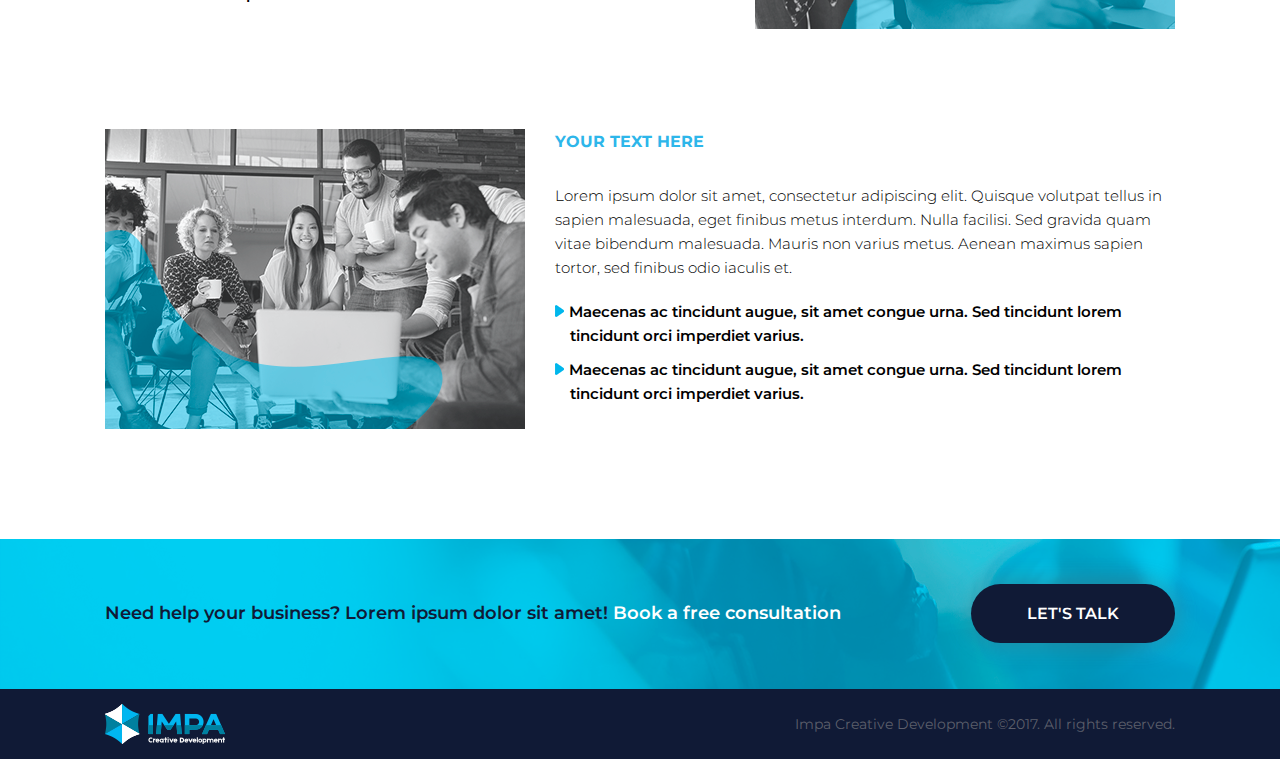
==== commit 0969a2ab: "Актуальная версия 11.08.17" ====
--- a/advertising.html
+++ b/advertising.html
@@ -21,6 +21,7 @@
 	<link rel="stylesheet" href="css/media.css">
 	<link rel="stylesheet" type="text/css" href="libs/slick/slick-theme.css">
 	<link rel="stylesheet" type="text/css" href="libs/slick/slick.css">
+    <link rel="stylesheet" type="text/css" href="css/animate.css">
 
 </head>
 
@@ -33,12 +34,12 @@
 				
 				<!-- Logo -->
 				<div class="logo">
-					<img src="img/Logo.png" alt="IMPA">
+					<img src="img/logo.svg" alt="IMPA">
 				</div>
 
 				<!-- Nav -->
 				<nav class="nav">
-					<a href="index.html">Marketing</a>
+					<a href="/">Marketing</a>
 					<a href="development.html">Development</a>
 					<a href="design.html">Desing</a>
 					<a class="active" href="advertising.html">Advertising</a>
@@ -197,8 +198,8 @@
 		<div class="popup">
 			<form id="form-2" name="form-2">
 				<div id="back" class="part-1">
-					<input type="hidden" name="formid" value="IMPALA.long.fo">
-					<input type="hidden" name="location" value="Long Distance">
+					<input type="hidden" name="formid" value="IMPA.advertising">
+					<input type="hidden" name="location" value="Advertising">
 					<div class="close-button"></div>
 					<div class="forms">
 						<p>Get Free Consultation in 5 min!</p>
--- a/css/main.css
+++ b/css/main.css
@@ -481,13 +481,15 @@
 	padding: 50px 0 100px;
 }
 #our-works .work{
-	height: 310px;
+	height: 350px;
+	max-width: 350px;
 	width: 100%;
 	background-size: cover;
 	padding: 20px 30px;
 	display: flex;
 	align-items: flex-end;
 	font-weight: 600;
+	box-sizing: border-box;
 }
 #our-works .work:hover {
 	box-shadow: 0 0 0 200px rgba(45, 182, 234, 0.8) inset;
@@ -514,6 +516,7 @@
 }
 #our-works .works-row {
 	display: flex;
+	justify-content: center;
 }
 #work1 {
 	background-image: url("../img/portfolio-1.jpg");
@@ -727,14 +730,13 @@
 	background-color: rgba(0, 0, 0, 0.1);
 } /* this will style the thumb, ignoring the track */
 
-.sucdetails::-webkit-scrollbar-button {
-	background-color: transparent;
-} /* optionally, you can style the top and the bottom buttons (left and right for horizontal bars) */
-
 .sucdetails::-webkit-scrollbar-corner {
 	background-color: transparent;
 }
 .graph img {
 	max-width: 625px;
 	width: 100%;
+}
+.logo img {
+    width: 170px;
 }--- a/css/media.css
+++ b/css/media.css
@@ -25,6 +25,8 @@
 @media only screen and (max-width : 992px) {
 	#toaction .text span{
 		display: block;
+	}
+	#toaction .text {
 		text-align: center;
 	}
 	#services .service {
@@ -133,6 +135,20 @@
 	}
 	#blocks {
 		padding: 50px 0;
+	}
+	#our-works .works-row {
+		flex-direction: column;
+		align-items: center;
+	}
+	#our-works .container {
+		display: flex;
+		justify-content: center;
+	}
+	#our-works .work {
+		width: initial;
+	}
+	#our-works {
+		padding: 0px 0 50px;
 	}
 }
 
@@ -208,6 +224,21 @@
 	.form-item input {
 		margin-bottom: 10px;
 	}
+	#our-works .work {
+		padding: 20px 20px;
+	}
+	#popup-thanks .dots:after,#popup-form .x1:after,#popup-form .x3:before {
+		display: none;
+	}
+	#popup-thanks p{
+		font-size: 15px;
+	}
+	#popup-thanks .thanks-text {
+		font-size: 110px;
+	}
+	#popup-form .form-item input, #popup-form .form-item textarea {
+		width: calc(100% - 10px);
+	}
 }
 
 @media only screen and (max-width : 565px) {
@@ -228,7 +259,7 @@
 	}
 	footer {
 		font-size: 11px;
-		height: 90px;
+		height: 100px;
 	}
 	footer .container {
 		flex-direction: column;
@@ -247,6 +278,23 @@
 	}
 	#home .order {
 		text-align: center;
+	}
+	.work-description p {
+		font-size: 14px;
+	}
+	#our-works .work {
+		height: 270px;
+	}
+	#popup-thanks p{
+		font-size: 13px;
+	}
+	#form-2 {
+		overflow-y: scroll;
+		overflow-x: hidden;
+		height: 80vh;
+	}
+	#popup-form .popup {
+		top: 5vh;
 	}
 }
 
@@ -302,6 +350,25 @@
 	#our-successes .success p span {
 		font-size: 18px;
 	}
+	#our-works .work {
+		height: 230px;
+	}
+	.work-description p {
+		font-size: 11px;
+	}
+	#our-works .work h4 {
+		font-size: 12px;
+	}
+	#our-works .order a {
+		padding: 13px 10px;
+		font-size: 13px;
+	}
+	#popup-thanks p{
+		font-size: 13px;
+	}
+	#quote-ok {
+		padding: 0px 15px;
+	}
 }
 
 /* Custom, iPhone Retina */
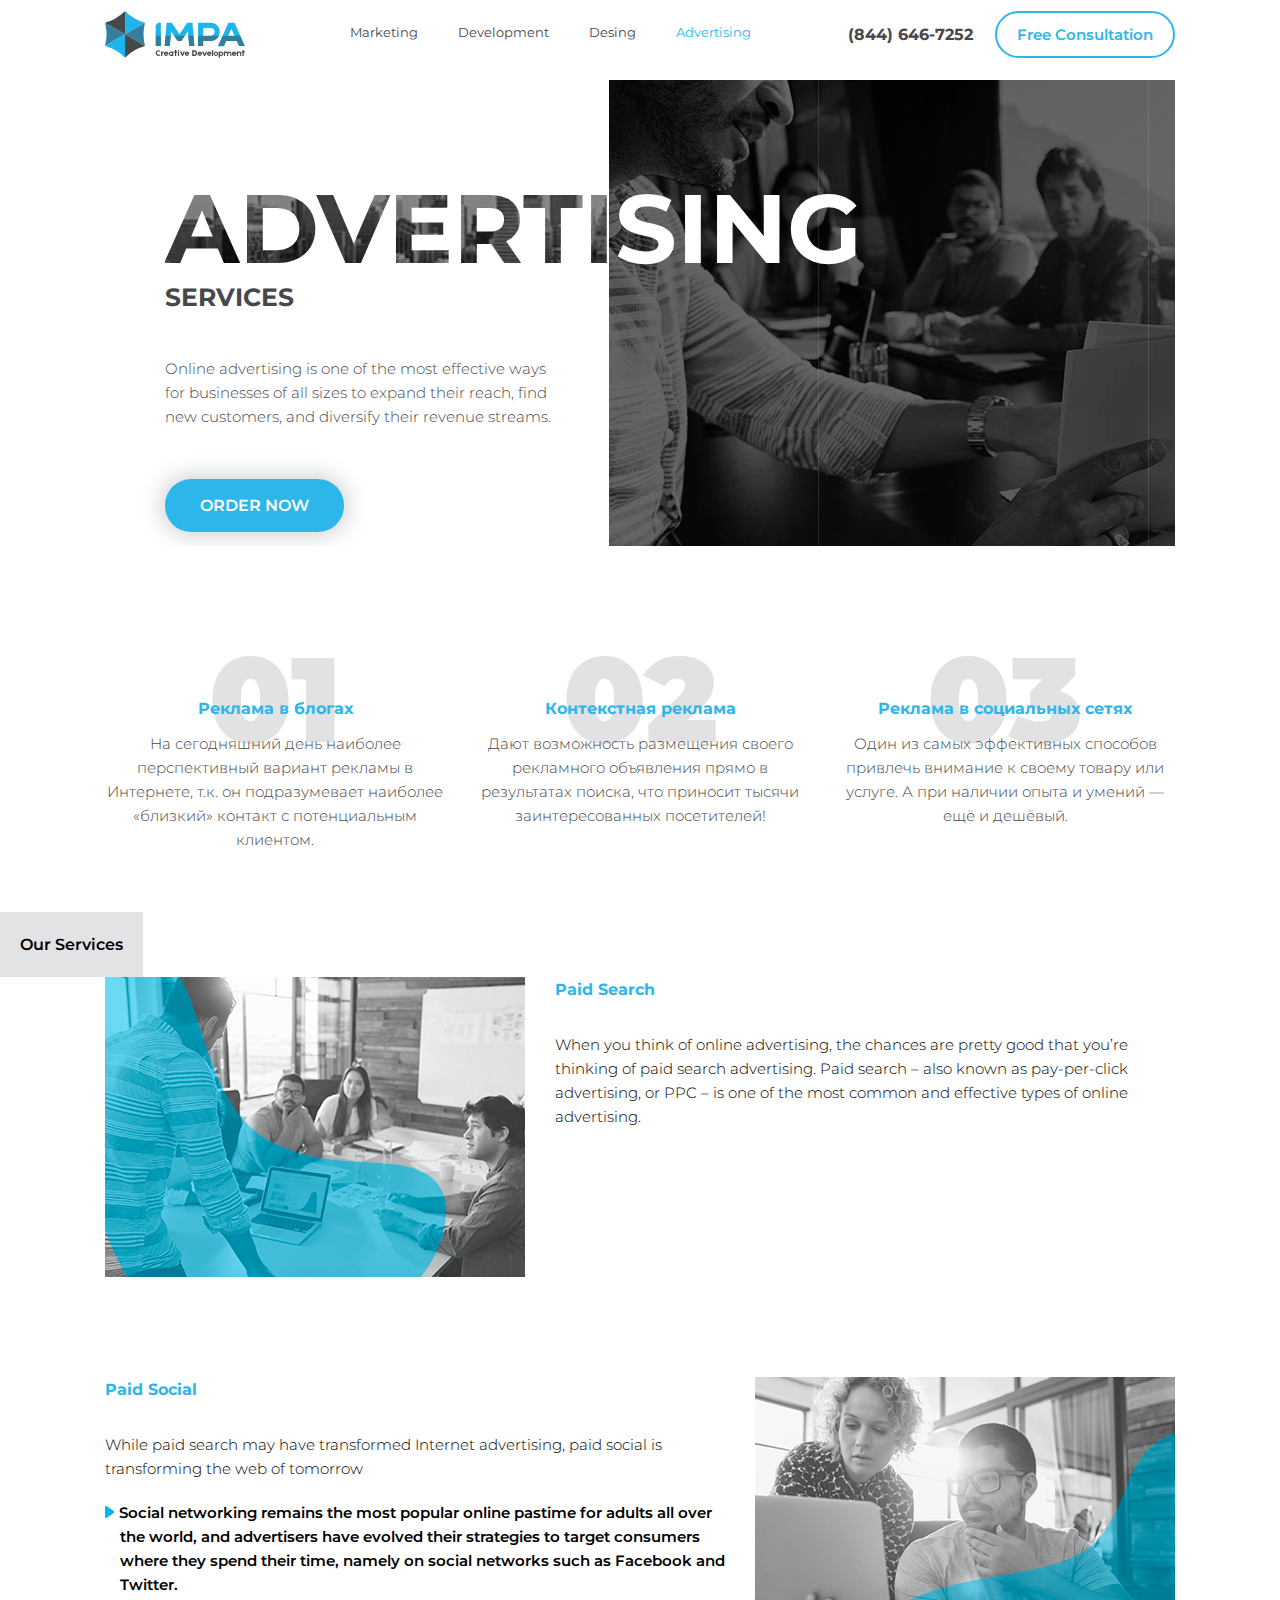
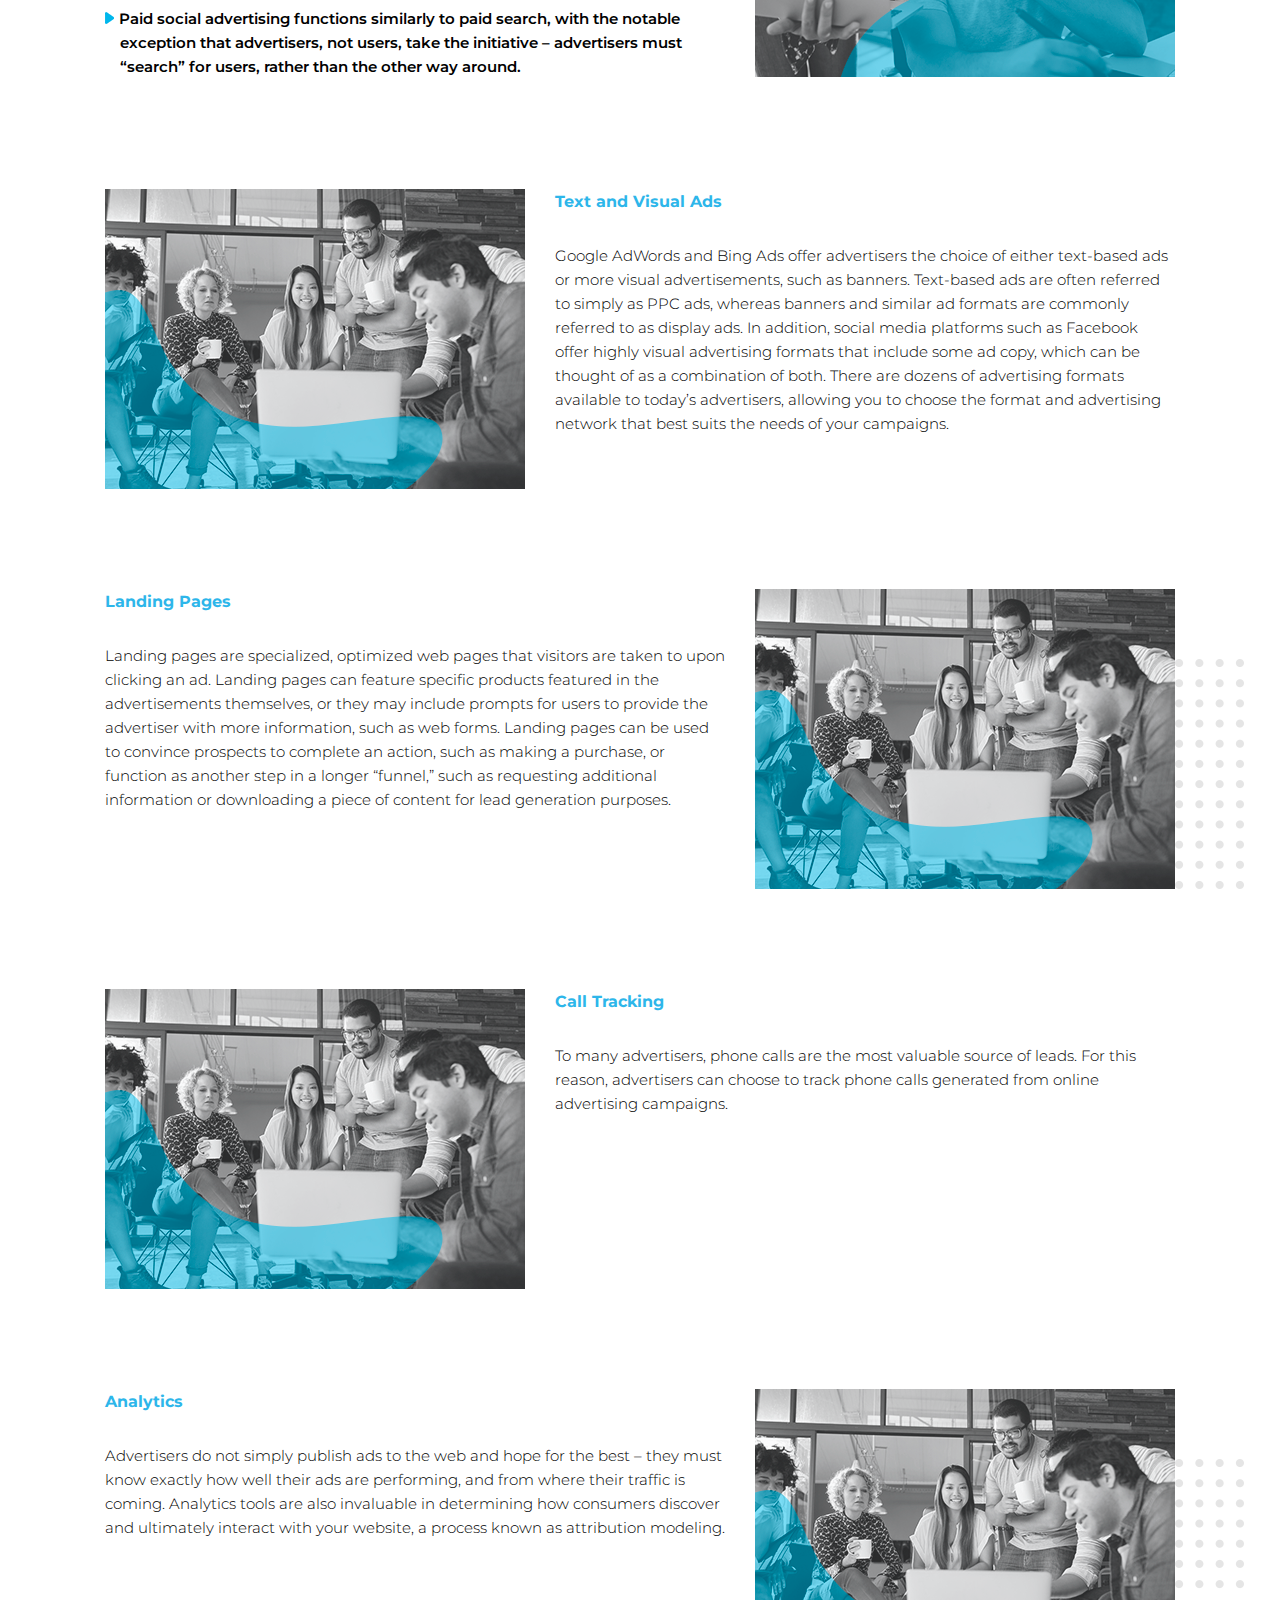
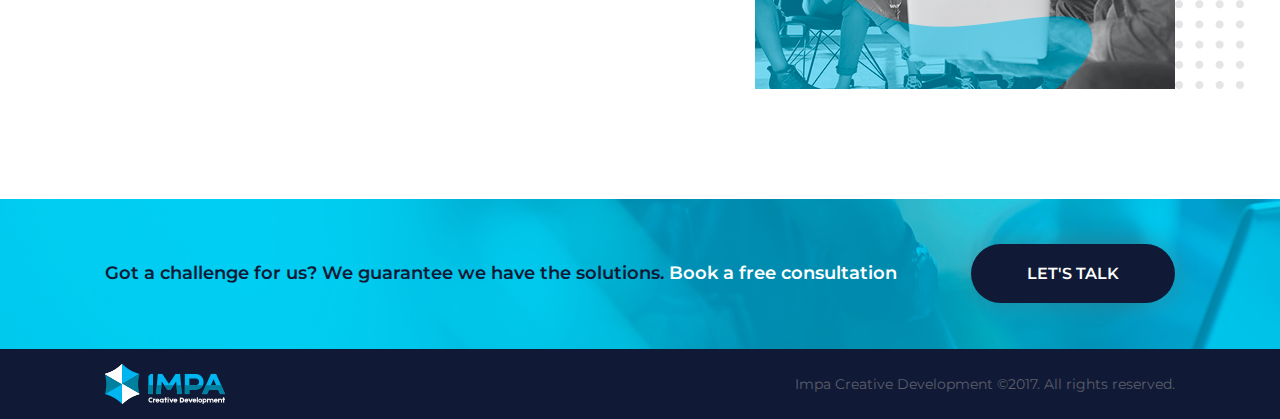
==== commit 5df515ec: "End Rus-Version" ====
--- a/advertising.html
+++ b/advertising.html
@@ -31,18 +31,20 @@
 	<div id="top-line">
 		<div class="container">
 			<div class="top-line">
-				
+
 				<!-- Logo -->
 				<div class="logo">
+					<a href="/">
 					<img src="img/logo.svg" alt="IMPA">
 				</div>
 
 				<!-- Nav -->
 				<nav class="nav">
-					<a href="/">Marketing</a>
+					<a href="index.html">Marketing</a>
 					<a href="development.html">Development</a>
 					<a href="design.html">Desing</a>
 					<a class="active" href="advertising.html">Advertising</a>
+					<a class="numb" href="tel:+18446467252"><span>(844) 646-7252</span></a>
 				</nav>
 
 				<!-- Free Consultation -->
@@ -63,13 +65,13 @@
 				<!-- H1-MAIN -->
 				<div class="wrap-txt">
 					<div class="h1-main">
-						<p class="dop-txt">LITTLE TEXT HERE</p>
+						<!--<p class="dop-txt">LITTLE TEXT HERE</p>-->
 						<h1>ADVERTI<span>SING</span></h1>
 						<p class="h1-under">Services</p>
 					</div>
 
 					<div class="home-txt">
-						<p>We are best marketing agency and just very good guys! Lorem ipsum dolor sit amet, consectetur adipiscing elit. Quisque volutpat tellusWe don’t share your information in sapien malesuada, eget </p>
+						<p>Online advertising is one of the most effective ways for businesses of all sizes to expand their reach, find new customers, and diversify their revenue streams.</p>
 					</div>
 
 					<div class="order">
@@ -91,19 +93,22 @@
 				<!-- # -->
 				<div class="blo">
 					<span class="blo-n">01</span>
-					<p>Lorem ipsum dolor sit amet, consectetur adipiscing elit. Quisque volutpat tellus in sapien malesuada, eget finibus metus interdum. Nulla facilisi. Sed gravida quam vitae bibendum malesuada.</p>
+					<h3>Реклама в блогах</h3>
+					<p>На сегодняшний день наиболее перспективный вариант рекламы в Интернете, т.к. он подразумевает наиболее «близкий» контакт с потенциальным клиентом.</p>
 				</div>
 
 				<!-- # -->
 				<div class="blo">
 					<span class="blo-n">02</span>
-					<p>Lorem ipsum dolor sit amet, consectetur adipiscing elit. Quisque volutpat tellus in sapien malesuada, eget finibus metus interdum. Nulla facilisi. Sed gravida quam vitae bibendum malesuada.</p>
+					<h3>Контекстная реклама</h3>
+					<p>Дают возможность размещения своего рекламного объявления прямо в результатах поиска, что приносит тысячи заинтересованных посетителей!</p>
 				</div>
 
 				<!-- # -->
 				<div class="blo">
 					<span class="blo-n">03</span>
-					<p>Lorem ipsum dolor sit amet, consectetur adipiscing elit. Quisque volutpat tellus in sapien malesuada, eget finibus metus interdum. Nulla facilisi. Sed gravida quam vitae bibendum malesuada.</p>
+					<h3>Реклама в социальных сетях</h3>
+					<p>Один из самых эффективных способов привлечь внимание к своему товару или услуге. А при наличии опыта и умений — ещё и дешёвый.</p>
 				</div>
 
 			</div>
@@ -123,33 +128,29 @@
 					</div>
 
 					<div class="serv-text">
-						<h3>YOUR TEXT HERE</h3>
-						<p>Lorem ipsum dolor sit amet, consectetur adipiscing elit. Quisque volutpat tellus in sapien malesuada, eget finibus metus interdum. Nulla facilisi. Sed gravida quam vitae bibendum malesuada. Mauris non varius metus. Aenean maximus sapien tortor, sed finibus odio iaculis et. </p>
+						<h3>Paid Search</h3>
+						<p>When you think of online advertising, the chances are pretty good that you’re thinking of paid search advertising. Paid search – also known as pay-per-click advertising, or PPC – is one of the most common and effective types of online advertising. </p>
+
+					</div>
+				</div>
+
+				<!-- S2 -->
+				<div class="service">
+					<div class="img-serv">
+						<img src="img/serv-2.png" alt="">
+					</div>
+
+					<div class="serv-text">
+						<h3>Paid Social</h3>
+						<p>While paid search may have transformed Internet advertising, paid social is transforming the web of tomorrow </p>
 
 						<ul>
-							<li>Maecenas ac tincidunt augue, sit amet congue urna. Sed tincidunt lorem tincidunt orci imperdiet varius.</li>
-							<li>Maecenas ac tincidunt augue, sit amet congue urna. Sed tincidunt lorem tincidunt orci imperdiet varius.</li>
+							<li>Social networking remains the most popular online pastime for adults all over the world, and advertisers have evolved their strategies to target consumers where they spend their time, namely on social networks such as Facebook and Twitter.</li>
+							<li>Paid social advertising functions similarly to paid search, with the notable exception that advertisers, not users, take the initiative – advertisers must “search” for users, rather than the other way around.</li>
 						</ul>
 					</div>
 				</div>
 
-				<!-- S2 -->
-				<div class="service">
-					<div class="img-serv">
-						<img src="img/serv-2.png" alt="">
-					</div>
-
-					<div class="serv-text">
-						<h3>YOUR TEXT HERE</h3>
-						<p>Lorem ipsum dolor sit amet, consectetur adipiscing elit. Quisque volutpat tellus in sapien malesuada, eget finibus metus interdum. Nulla facilisi. Sed gravida quam vitae bibendum malesuada. Mauris non varius metus. Aenean maximus sapien tortor, sed finibus odio iaculis et. </p>
-
-						<ul>
-							<li>Maecenas ac tincidunt augue, sit amet congue urna. Sed tincidunt lorem tincidunt orci imperdiet varius.</li>
-							<li>Maecenas ac tincidunt augue, sit amet congue urna. Sed tincidunt lorem tincidunt orci imperdiet varius.</li>
-						</ul>
-					</div>
-				</div>
-
 				<!-- S3 -->
 				<div class="service">
 					<div class="img-serv">
@@ -157,16 +158,47 @@
 					</div>
 
 					<div class="serv-text">
-						<h3>YOUR TEXT HERE</h3>
-						<p>Lorem ipsum dolor sit amet, consectetur adipiscing elit. Quisque volutpat tellus in sapien malesuada, eget finibus metus interdum. Nulla facilisi. Sed gravida quam vitae bibendum malesuada. Mauris non varius metus. Aenean maximus sapien tortor, sed finibus odio iaculis et. </p>
-
-						<ul>
-							<li>Maecenas ac tincidunt augue, sit amet congue urna. Sed tincidunt lorem tincidunt orci imperdiet varius.</li>
-							<li>Maecenas ac tincidunt augue, sit amet congue urna. Sed tincidunt lorem tincidunt orci imperdiet varius.</li>
-						</ul>
-					</div>
-				</div>
-
+						<h3>Text and Visual Ads</h3>
+						<p>Google AdWords and Bing Ads offer advertisers the choice of either text-based ads or more visual advertisements, such as banners. Text-based ads are often referred to simply as PPC ads, whereas banners and similar ad formats are commonly referred to as display ads. In addition, social media platforms such as Facebook offer highly visual advertising formats that include some ad copy, which can be thought of as a combination of both. There are dozens of advertising formats available to today’s advertisers, allowing you to choose the format and advertising network that best suits the needs of your campaigns.</p>
+					</div>
+				</div>
+
+				<!--S4-->
+				<div class="service">
+					<div class="img-serv">
+						<img src="img/serv-3.png" alt="">
+					</div>
+
+					<div class="serv-text">
+						<h3>Landing Pages</h3>
+						<p>Landing pages are specialized, optimized web pages that visitors are taken to upon clicking an ad. Landing pages can feature specific products featured in the advertisements themselves, or they may include prompts for users to provide the advertiser with more information, such as web forms. Landing pages can be used to convince prospects to complete an action, such as making a purchase, or function as another step in a longer “funnel,” such as requesting additional information or downloading a piece of content for lead generation purposes.</p>
+					</div>
+				</div>
+
+
+				<!--S5-->
+				<div class="service">
+					<div class="img-serv">
+						<img src="img/serv-3.png" alt="">
+					</div>
+
+					<div class="serv-text">
+						<h3>Call Tracking</h3>
+						<p>To many advertisers, phone calls are the most valuable source of leads. For this reason, advertisers can choose to track phone calls generated from online advertising campaigns. </p>
+					</div>
+				</div>
+
+				<!--S6-->
+				<div class="service">
+					<div class="img-serv">
+						<img src="img/serv-3.png" alt="">
+					</div>
+
+					<div class="serv-text">
+						<h3>Analytics</h3>
+						<p>Advertisers do not simply publish ads to the web and hope for the best – they must know exactly how well their ads are performing, and from where their traffic is coming.  Analytics tools are also invaluable in determining how consumers discover and ultimately interact with your website, a process known as attribution modeling.</p>
+					</div>
+				</div>
 			</div>
 		</div>
 	</section>
@@ -174,7 +206,7 @@
 	<section id="toaction">
 		<div class="container">
 			<div class="text">
-				<p>Need help your business? Lorem ipsum dolor sit amet!</p><span> Book a free consultation</span>
+				<p>Got a challenge for us? We guarantee we have the solutions.</p><span> Book a free consultation</span>
 			</div>
 			<div class="btn-talk">
 				<a href="#free">LET'S TALK</a>
@@ -258,6 +290,6 @@
 	<script src="libs/jquery/jquery-1.11.2.min.js"></script>
 	<script type="text/javascript" src="libs/slick/slick.min.js"></script>
 	<script src="js/common.js"></script>
-	
+
 </body>
-</html>+</html>
--- a/css/main.css
+++ b/css/main.css
@@ -21,18 +21,35 @@
 img{
 	display: block;
 }
+.reviews-row img {
+    max-width: 121px;
+}
 a{
 	text-decoration: none;
 }
-
+.blo-dev h3 span{
+	display: block;
+	padding-top: 7px;
+	font-size: 14px;
+}
 body input:focus:required:invalid,
 body textarea:focus:required:invalid {
-	
+
 }
 body input:required:valid,
 body textarea:required:valid {
-	
-}
+
+}
+/* хром, сафари */
+#popup-form::-webkit-scrollbar { width: 0; }
+#popup-thanks::-webkit-scrollbar { width: 0; }
+#popup-sucdetails::-webkit-scrollbar { width: 0; }
+/* ie 10+ */
+#popup-form, #popup-thanks, #popup-sucdetails { -ms-overflow-style: none; }
+
+/* фф (свойство больше не работает, других способов тоже нет)*/
+#popup-form, #popup-thanks, #popup-sucdetails { overflow: -moz-scrollbars-none; }
+
 
 .container{
 	max-width: 1070px;
@@ -81,13 +98,30 @@
 	justify-content: space-between;
 	padding: 11px 0;
 }
-nav a{
+.nav {
+	display: flex;
+}
+.nav .numb{
+font-size: 16px;
+font-weight: bolder;
+margin-right: 0;
+margin-left: 30px;
+	white-space: nowrap;
+}
+.nav a{
 	color: #46484c;
-	font-size: 16px;
-	margin: 0 25px;
-}
-nav a.active,
+	font-size: 13px;
+	margin: 0 20px;
+}
+nav a span{
+padding-left: 47px;
+
+}
+
 nav a:hover{
+	color: #2db6ea;
+}
+nav a.active{
 	color: #2db6ea;
 }
 .btn-free a{
@@ -99,6 +133,7 @@
 	padding: 12px 20px;
 	line-height: 47px;
 	transition: 0.3s;
+	white-space: nowrap;
 }
 .btn-free a:hover{
 	color: #fff;
@@ -170,19 +205,38 @@
 	padding-top: 40px;
 	padding-bottom: 50px;
 }
-.blocks{
-	display: flex;
-	align-items: flex-start;
-	justify-content: space-between;
-}
-.blo{
-	max-width: 330px;
-	position: relative;
-}
+.blocks, blocks-development{
+	display: flex;
+align-items: flex-start;
+justify-content: space-between;
+}
+#blocks-development{
+background-color: rgba(206, 206, 206, 0.3);
+height: 300px;
+margin-top: 40px;
+margin-bottom: 20px;
+
+}
+
+.blo, .blo-dev{
+	max-width: 340px;
+position: relative;
+text-align: center;
+display: flex;
+flex-direction: column;
+}
+.blo-dev{
+	width: 23%;
+padding-top: 40px;
+}
+
 .blo p{
 	color: #46484c;
 	font-size: 15px;
 	font-weight: 300;
+}
+.blo-dev p{
+font-size: 12px;
 }
 .blo-n{
 	font-size: 120px;
@@ -209,6 +263,7 @@
 	padding-bottom: 100px;
 	font-size:15px
 }
+.blo h3,
 .service h3 {
 	font-size: 16px;
 	color:#2db6ea;
@@ -229,7 +284,7 @@
 	padding-right: 5px;
 	margin-left: -15px;
 }
-.service:nth-child(2) {
+.service:nth-child(2n) {
 	flex-direction: row-reverse;
 }
 .img-serv {
@@ -243,11 +298,11 @@
 	bottom: 5px;
 	z-index: -1;
 }
-.service:nth-child(2) .img-serv {
+.service:nth-child(2n) .img-serv {
 	padding-right: 0;
 	padding-left: 30px;
 }
-.service:nth-child(2) .img-serv:after {
+.service:nth-child(2n) .img-serv:after {
 	content: url("../img/dots3.png");
 	position: absolute;
 	right: -69px;
@@ -307,13 +362,14 @@
 #popup-form,#popup-thanks,#popup-sucdetails {
 	position: fixed;
 	background-attachment: scroll;
-	height: 100vh;
+	min-height: 100%;
 	width: 100%;
 	top: 0px;
 	left: 0px;
 	right: 0px;
 	z-index: 101;
 	display: none;
+	overflow: scroll;
 }
 #popup-form .popup,#popup-thanks .popup,#popup-sucdetails .popup {
 	border-radius: 10px;
@@ -322,8 +378,9 @@
 	max-width: 870px;
 	position: relative;
 	top: 10vh;
-	margin: 0 auto;
 	padding: 34px 30px 30px;
+	margin: 20px auto;
+	margin-bottom: 40px;
 }
 #popup-thanks .popup {
 	top: 30vh;
@@ -409,7 +466,7 @@
 .overlay {
 	opacity: 0.8;
 	background: #252536;
-	height: 100vh;
+	height: 100%;
 	width: 100%;
 	position: absolute;
 	transition: 1s;
@@ -481,32 +538,34 @@
 	padding: 50px 0 100px;
 }
 #our-works .work{
-	height: 350px;
-	max-width: 350px;
-	width: 100%;
-	background-size: cover;
-	padding: 20px 30px;
-	display: flex;
-	align-items: flex-end;
-	font-weight: 600;
-	box-sizing: border-box;
-}
-#our-works .work:hover {
-	box-shadow: 0 0 0 200px rgba(45, 182, 234, 0.8) inset;
-	color: #fff;
+	width: 30%;
+	position: relative;
+	margin: 10px 0 30px;
+}
+#our-works img{
+	max-width: 100%;
+	height: auto;
+	position: relative;
+}
+#our-works .work:hover .work-description{
+	transition: 0.3s;
+	opacity: 1;
+	bottom: -24px;
 }
 #our-works .work:hover .order {
 	display: block;
 }
 #our-works .work .work-description{
 	transition: 0.3s;
-}
-#our-works .work:hover .divider{
-	border-color: #fff;
+	position: absolute;
+	bottom: -35px;
+	background: rgba(0, 205, 241, 0.8);
+	opacity: 0;
 }
 #our-works .work h4{
 	font-size: 15px;
 	font-weight: 300;
+	padding: 0px 10px;
 }
 #our-works .work .divider {
 	border: 2px solid;
@@ -516,29 +575,12 @@
 }
 #our-works .works-row {
 	display: flex;
-	justify-content: center;
-}
-#work1 {
-	background-image: url("../img/portfolio-1.jpg");
-}
-#work2 {
-	background-image: url("../img/portfolio-2.jpg");
-}
-#work3 {
-	background-image: url("../img/portfolio-3.jpg");
-}
-#work4 {
-	background-image: url("../img/portfolio-4.jpg");
-}
-#work5 {
-	background-image: url("../img/portfolio-5.jpg");
-}
-#work6 {
-	background-image: url("../img/portfolio-6.jpg");
+	flex-wrap: wrap;
+	justify-content: space-between;
+	align-items: end;
 }
 #our-works .order {
 	margin-top: 10px;
-	display: none;
 }
 #our-works .order a {
 	padding: 13px 21px;
@@ -738,5 +780,8 @@
 	width: 100%;
 }
 .logo img {
-    width: 170px;
-}+    width: 140px;
+}
+.slick-slide img {
+	margin: 0 auto;
+}
--- a/css/media.css
+++ b/css/media.css
@@ -6,6 +6,13 @@
 		content: none;
 	}
 	.section-name {
+		position :static;
+		width: auto;
+		display :inline-block;
+		height: auto;
+		padding: 20px;
+	}
+	.section-name br {
 		display: none;
 	}
 	.home {
@@ -23,6 +30,12 @@
 
 /* Medium Devices, Desktops */
 @media only screen and (max-width : 992px) {
+	#blocks-development .blo-dev{
+		flex-direction: column;
+		justify-content: center;
+		text-align: center;
+	}
+	
 	#toaction .text span{
 		display: block;
 	}
@@ -93,9 +106,18 @@
 	.nav a {
 		color: #fff;
 		padding: 10px;
+		margin: 0 15px;
+	}
+	.numb {
+		margin-left: 0 !important;
+		white-space: nowrap;
+	}
+	.numb span {
+		padding-left: 0;
 	}
 	.nav-btn {
 		display: block;
+		cursor: pointer;
 	}
 	.logo {
 		width: 60%;
@@ -137,7 +159,6 @@
 		padding: 50px 0;
 	}
 	#our-works .works-row {
-		flex-direction: column;
 		align-items: center;
 	}
 	#our-works .container {
@@ -145,16 +166,39 @@
 		justify-content: center;
 	}
 	#our-works .work {
-		width: initial;
+		width: 48%;
 	}
 	#our-works {
 		padding: 0px 0 50px;
 	}
 }
 
+@media only screen and (max-width : 870px) {
+	h1{
+		font-size: 75px;
+	}
+	#development .h1-main h1 {
+		font-size: 70px;
+	}
+	#marketing .h1-main h1 {
+		font-size: 77px;
+	}
+	.home img {
+		left: 405px;
+	}
+	.home-txt {
+		max-width: 330px;
+	}
+	.container{
+		width: 87%;
+		margin: 0 auto;
+	}
+
+}
+
 /* Small Devices, Tablets */
 @media only screen and (max-width : 768px) {
-	
+
 	/*Disable Animation on Mobile Devices*/
 	.animated {
 		/*CSS transitions*/
@@ -176,24 +220,32 @@
 		-ms-animation: none !important;
 		animation: none !important;
 	}
-	.home img {
-		left: 0;
-	}
-	#home h1, #home .home-txt,#home .h1-under {
-		color: #fff;
-		background: none;
-		-webkit-text-fill-color: inherit;
+	#marketing .h1-main h1 {
+		font-size: 88px;
+	}
+	#development .h1-main h1 {
+		font-size: 80px;
+	}
+	#development .home img {
+		left: 370px;
+	}
+	#development .home-txt {
+		max-width: 310px;
+	}
+	#blocks-development .blo-dev {
+		flex-direction: column;
+		justify-content: center;
 	}
 	#home .container {
 		padding-left: 0;
 		margin-left: 0;
 	}
 	#home .h1-main h1 {
-		font-size: 80px;
-	}
-	#development .h1-main h1,#advertising .h1-main h1 {
-		font-size: 62px;
-	}
+		font-size: 63px;
+	}
+	/*#development .h1-main h1,#advertising .h1-main h1 {*/
+		/*font-size: 62px;*/
+	/*}*/
 	.home .order {
 		margin-bottom: 20px;
 	}
@@ -224,9 +276,6 @@
 	.form-item input {
 		margin-bottom: 10px;
 	}
-	#our-works .work {
-		padding: 20px 20px;
-	}
 	#popup-thanks .dots:after,#popup-form .x1:after,#popup-form .x3:before {
 		display: none;
 	}
@@ -239,12 +288,55 @@
 	#popup-form .form-item input, #popup-form .form-item textarea {
 		width: calc(100% - 10px);
 	}
+	.home {
+		overflow: visible;
+	}
+	#home {
+		overflow: hidden;
+	}
+	#marketing .home img {
+		left: 344px;
+	}
+	#marketing .home-txt {
+		max-width: 284px;
+	}
+	#advertising .home img {
+		left: 350px;
+	}
+	#advertising .home-txt {
+		max-width: 290px;
+	}
+	.section-name {
+		margin-bottom: 20px;
+	}
+	.blo-dev {
+		max-width: 100%;
+	}
+	.slick-slide img {
+		margin-bottom: 7px;
+	}
+}
+
+@media only screen and (max-width : 670px){
+	#popup-form .popup, #popup-thanks .popup, #popup-sucdetails .popup {
+
+	}
 }
 
 @media only screen and (max-width : 565px) {
+	.home img {
+		display: none;
+	}
 	#home .h1-main h1 {
 		font-size: 65px;
 	}
+	#blocks-development .blo-dev{
+		flex-direction: column;
+		justify-content: center;
+		text-align: center;
+		padding-bottom: 15px;
+	}
+
 	#development .h1-main h1,#advertising .h1-main h1 {
 		font-size: 53px;
 	}
@@ -282,19 +374,45 @@
 	.work-description p {
 		font-size: 14px;
 	}
-	#our-works .work {
-		height: 270px;
-	}
 	#popup-thanks p{
 		font-size: 13px;
 	}
 	#form-2 {
-		overflow-y: scroll;
-		overflow-x: hidden;
-		height: 80vh;
+		height: auto;
 	}
 	#popup-form .popup {
 		top: 5vh;
+	}
+	.wrap-txt {
+		padding-top: 50px;
+	}
+	h1 span {
+		display: inline;
+		background: transparent;
+	}
+	#home .container {
+		margin: 0 auto;
+	}
+	#our-successes .success {
+		width: 100%;
+		height: 240px;
+		box-sizing: border-box;
+	}
+	#our-reviews {
+		padding-bottom: 70px;
+	}
+	#our-reviews .review {
+		padding: 20px 0;
+	}
+	#home {
+		background: rgba(206, 206, 206, 0.21);
+	}
+	footer{
+		height: auto;
+		padding: 20px 0;
+	}
+	#toaction {
+		padding: 10px 0;
 	}
 }
 
@@ -341,8 +459,8 @@
 	#home .h1-main h1 {
 		font-size: 40px;
 	}
-	#development .h1-main h1,#advertising .h1-main h1 {
-		font-size: 35px;
+	#development .h1-main h1, #advertising .h1-main h1 {
+		font-size: 32px;
 	}
 	.home {
 		padding: 0 20px;
@@ -351,7 +469,7 @@
 		font-size: 18px;
 	}
 	#our-works .work {
-		height: 230px;
+		width: 100%;
 	}
 	.work-description p {
 		font-size: 11px;
@@ -369,6 +487,10 @@
 	#quote-ok {
 		padding: 0px 15px;
 	}
+	.service:nth-child(2n) .img-serv {
+		padding-right: 0;
+		padding-left: 0;
+	}
 }
 
 /* Custom, iPhone Retina */
@@ -402,4 +524,4 @@
 /* Large Devices, Wide Screens */
 @media only screen and (min-width : 1200px) {
 
-}+}
